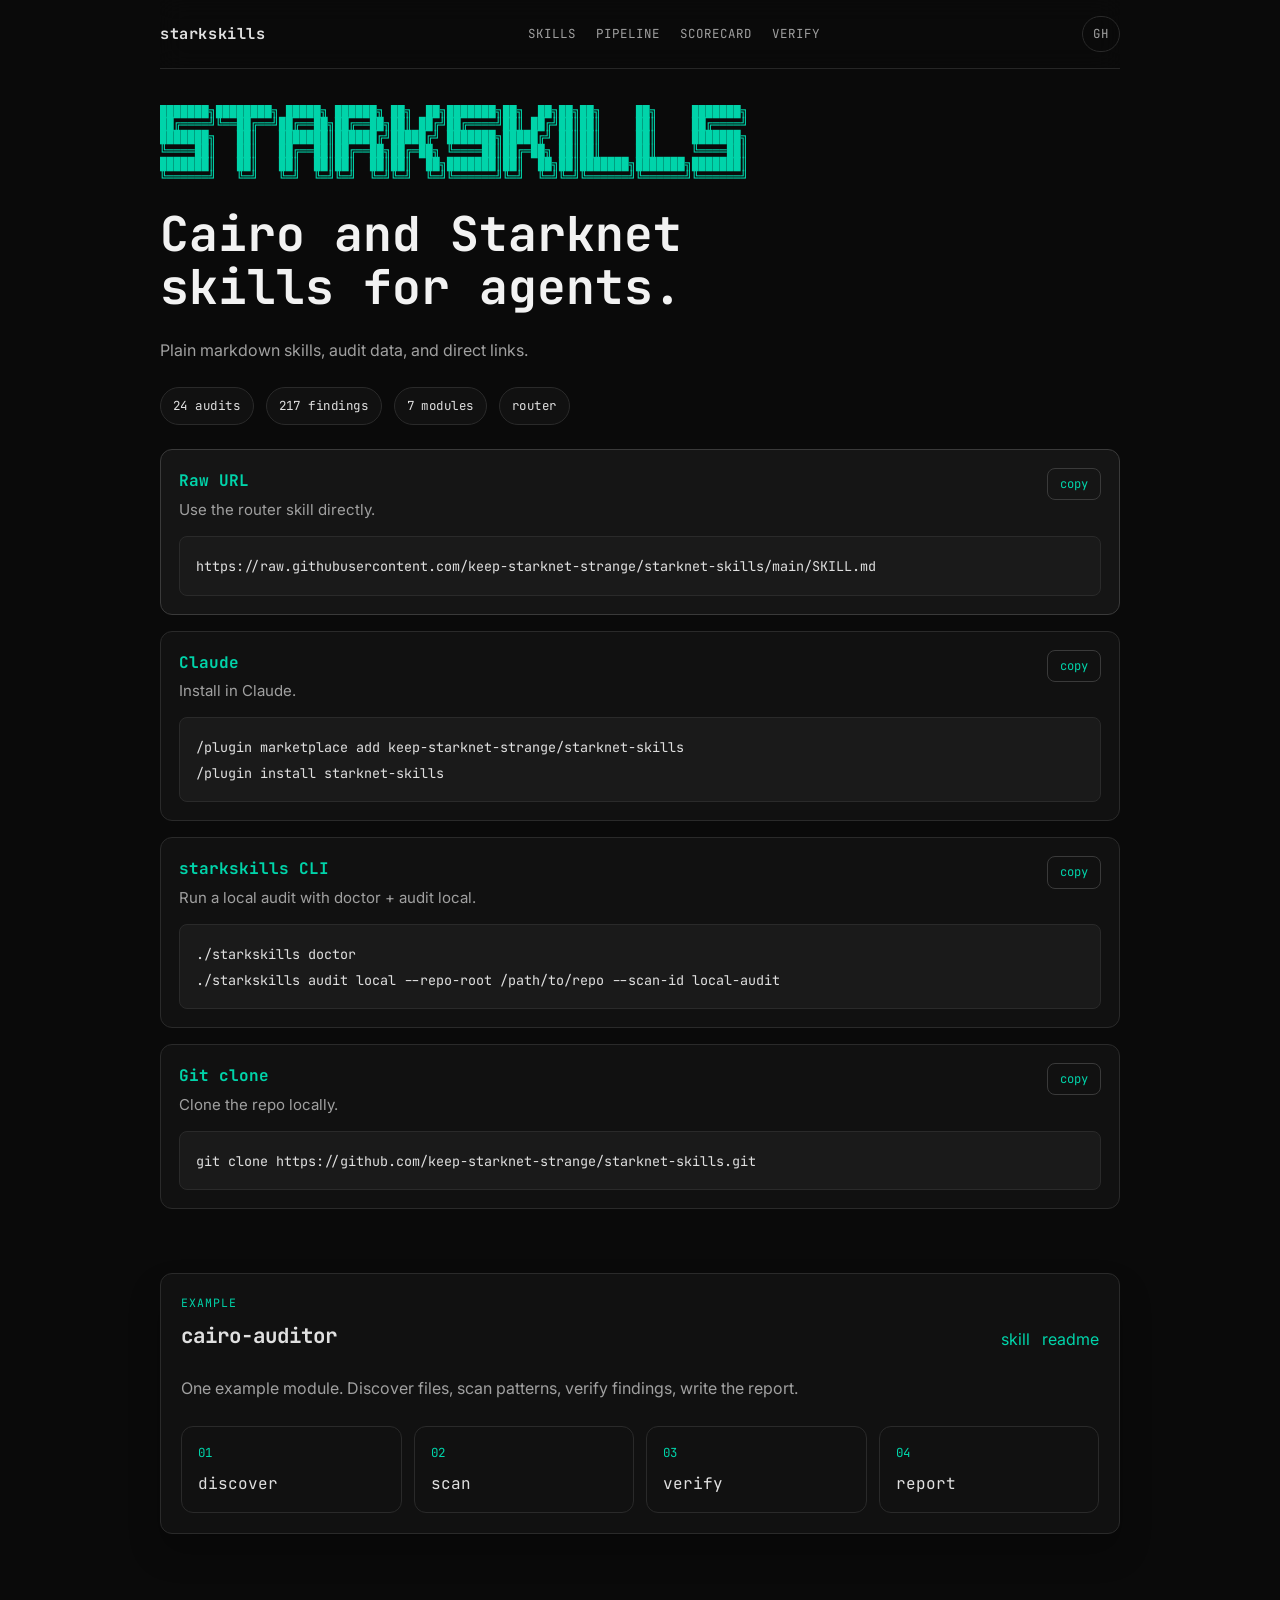
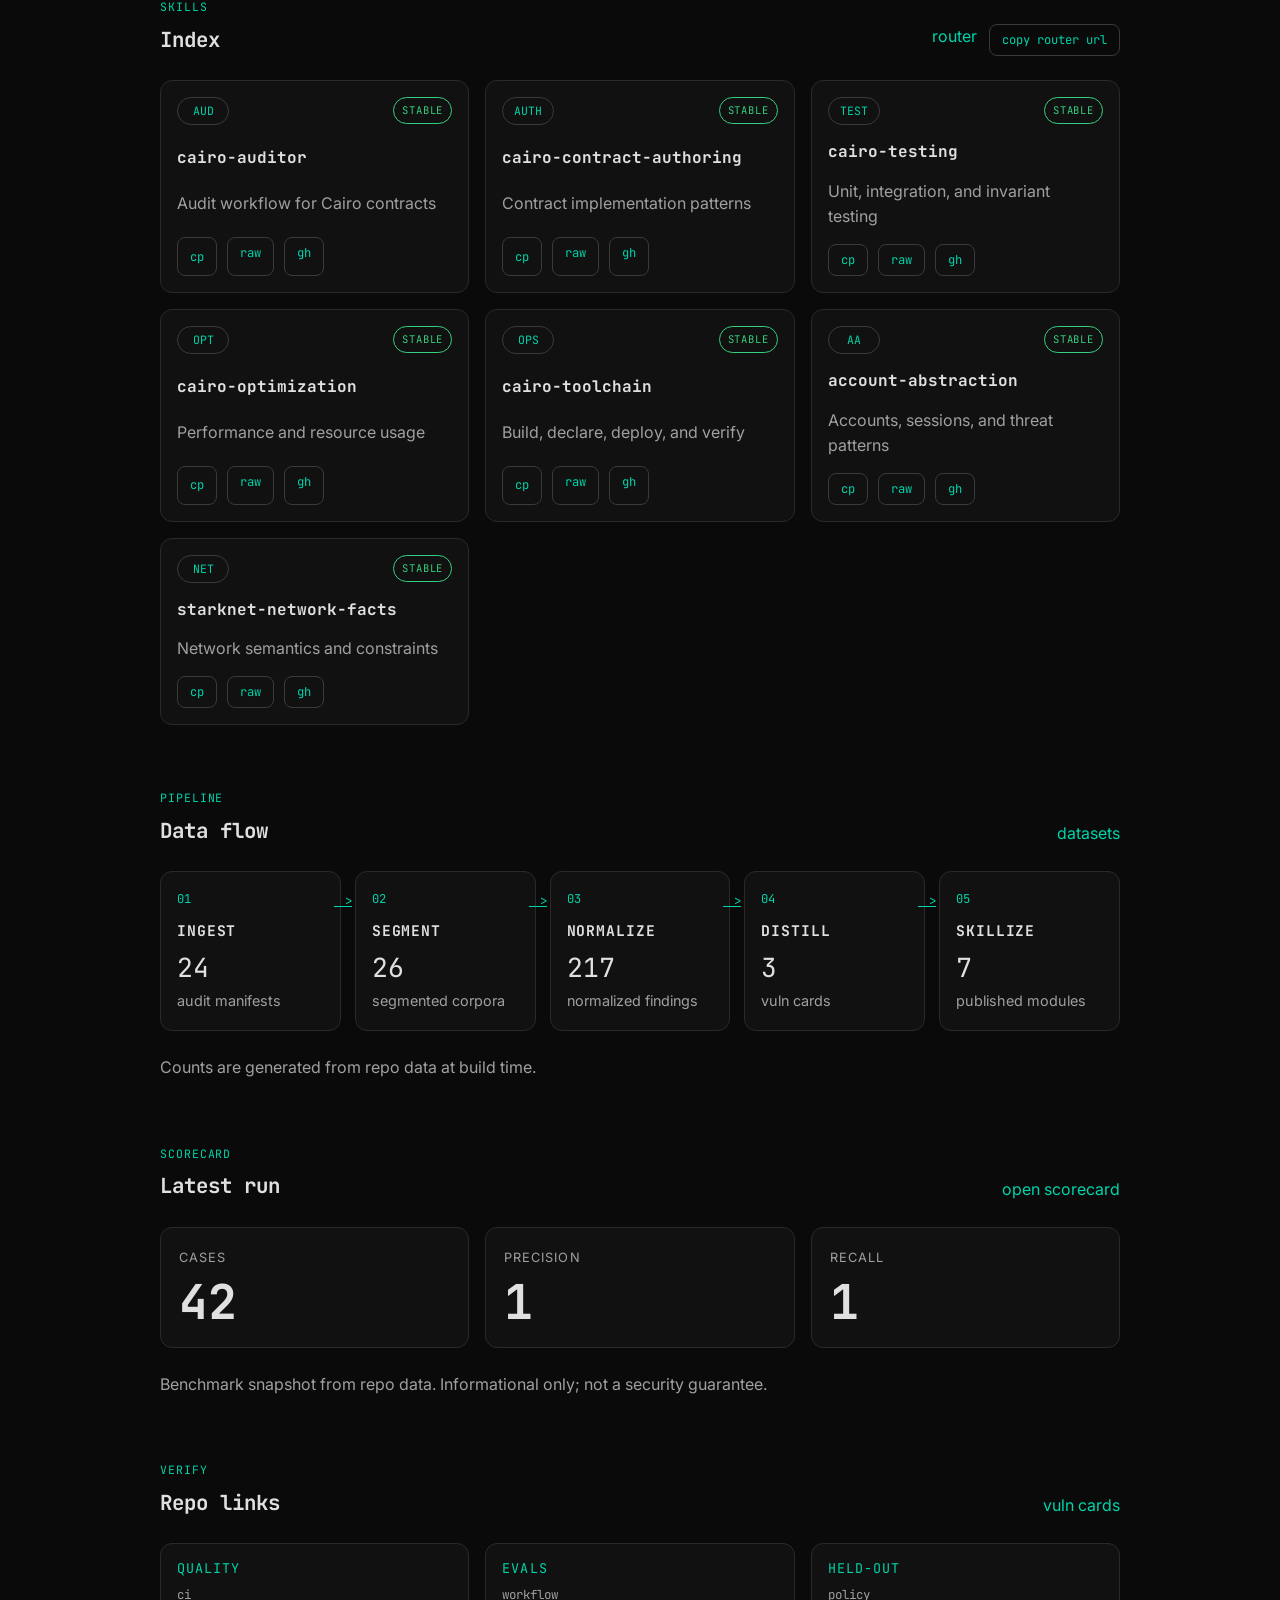
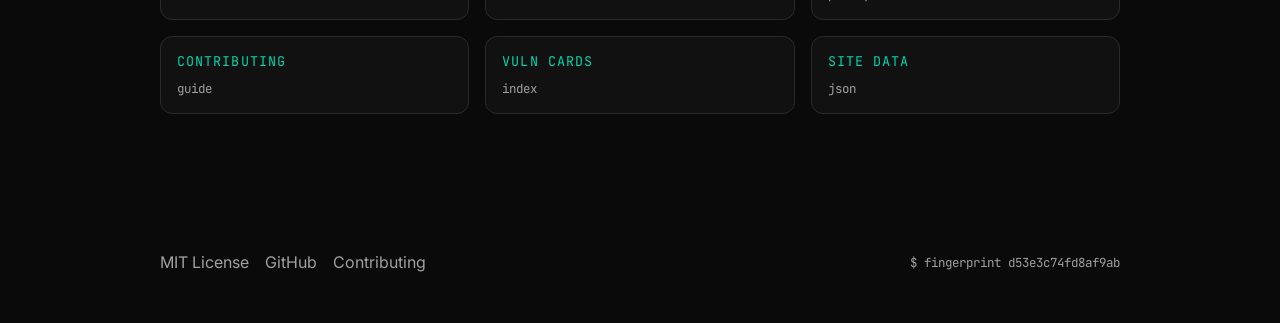
==== website/index.html @ 66a67de9 "refresh website fingerprint after scorecard/docs updates" ====
<!DOCTYPE html>
<html lang="en">
<head>
  <meta charset="utf-8" />
  <meta name="viewport" content="width=device-width, initial-scale=1" />
  <title>starkskills</title>
  <meta name="description" content="Cairo and Starknet skills, audit data, and direct links." />
  <meta name="theme-color" content="#0a0a0a" />
  <link rel="preconnect" href="https://fonts.googleapis.com" />
  <link rel="preconnect" href="https://fonts.gstatic.com" crossorigin />
  <link href="https://fonts.googleapis.com/css2?family=Inter:wght@400;500;600;700&family=JetBrains+Mono:wght@400;500;700;800&display=swap" rel="stylesheet" />
  <link rel="stylesheet" href="assets/site.css" />
  <link rel="icon" href="https://starkskills.org/assets/favicon.svg" type="image/svg+xml" />
  <link rel="canonical" href="https://starkskills.org" />
  <meta property="og:url" content="https://starkskills.org" />
  <meta property="og:type" content="website" />
  <meta property="og:title" content="starkskills" />
  <meta property="og:description" content="Cairo and Starknet skills, audit data, and direct links." />
  <meta name="twitter:card" content="summary_large_image" />
  <meta name="twitter:title" content="starkskills" />
  <meta name="twitter:description" content="Cairo and Starknet skills, audit data, and direct links." />
  <meta property="og:image" content="https://starkskills.org/assets/og-card.png" />
  <meta name="twitter:image" content="https://starkskills.org/assets/og-card.png" />
</head>
<body>
  <header class="topbar">
    <a class="brand" href="#top">starkskills</a>
    <nav class="site-nav" aria-label="Primary navigation">
      <a href="#skills">skills</a>
      <a href="#data">pipeline</a>
      <a href="#scorecard">scorecard</a>
      <a href="#verify">verify</a>
    </nav>
    <a class="nav-icon" href="https://github.com/keep-starknet-strange/starknet-skills" target="_blank" rel="noreferrer" aria-label="Open GitHub repository">gh</a>
  </header>

  <main class="shell" id="top">
    <section class="hero reveal">
      <pre class="ascii-logo" aria-label="STARKSKILLS">███████╗████████╗ █████╗ ██████╗ ██╗  ██╗███████╗██╗  ██╗██╗██╗     ██╗     ███████╗
██╔════╝╚══██╔══╝██╔══██╗██╔══██╗██║ ██╔╝██╔════╝██║ ██╔╝██║██║     ██║     ██╔════╝
███████╗   ██║   ███████║██████╔╝█████╔╝ ███████╗█████╔╝ ██║██║     ██║     ███████╗
╚════██║   ██║   ██╔══██║██╔══██╗██╔═██╗ ╚════██║██╔═██╗ ██║██║     ██║     ╚════██║
███████║   ██║   ██║  ██║██║  ██║██║  ██╗███████║██║  ██╗██║███████╗███████╗███████║
╚══════╝   ╚═╝   ╚═╝  ╚═╝╚═╝  ╚═╝╚═╝  ╚═╝╚══════╝╚═╝  ╚═╝╚═╝╚══════╝╚══════╝╚══════╝</pre>
      <h1>Cairo and Starknet skills for agents.</h1>
      <p class="hero-copy">Plain markdown skills, audit data, and direct links.</p>
      <div class="stats-bar">
        <span class="stat-pill">24 audits</span>
<span class="stat-pill">217 findings</span>
<span class="stat-pill">7 modules</span>
<span class="stat-pill">router</span>
      </div>
      <div class="hero-install">
        <article class="command-card command-card--primary reveal"><div class="command-head"><div><h2>Raw URL</h2><p>Use the router skill directly.</p></div><button class="copy-button" type="button" data-copy="https://raw.githubusercontent.com/keep-starknet-strange/starknet-skills/main/SKILL.md" aria-label="Copy Raw URL">copy</button></div><pre><code>https://raw.githubusercontent.com/keep-starknet-strange/starknet-skills/main/SKILL.md</code></pre></article>
        <div class="command-stack">
          <article class="command-card reveal"><div class="command-head"><div><h2>Claude</h2><p>Install in Claude.</p></div><button class="copy-button" type="button" data-copy="/plugin marketplace add keep-starknet-strange/starknet-skills
/plugin install starknet-skills" aria-label="Copy Claude">copy</button></div><pre><code>/plugin marketplace add keep-starknet-strange/starknet-skills
/plugin install starknet-skills</code></pre></article>
<article class="command-card reveal"><div class="command-head"><div><h2>starkskills CLI</h2><p>Run a local audit with doctor + audit local.</p></div><button class="copy-button" type="button" data-copy="./starkskills doctor
./starkskills audit local --repo-root /path/to/repo --scan-id local-audit" aria-label="Copy starkskills CLI">copy</button></div><pre><code>./starkskills doctor
./starkskills audit local --repo-root /path/to/repo --scan-id local-audit</code></pre></article>
<article class="command-card reveal"><div class="command-head"><div><h2>Git clone</h2><p>Clone the repo locally.</p></div><button class="copy-button" type="button" data-copy="git clone https://github.com/keep-starknet-strange/starknet-skills.git" aria-label="Copy Git clone">copy</button></div><pre><code>git clone https://github.com/keep-starknet-strange/starknet-skills.git</code></pre></article>
        </div>
      </div>
    </section>

    <section class="section section-card reveal" id="showcase">
      <div class="section-head">
        <div>
          <p class="section-kicker">Example</p>
          <h2>cairo-auditor</h2>
        </div>
        <div class="section-links">
          <a href="https://github.com/keep-starknet-strange/starknet-skills/blob/main/cairo-auditor/SKILL.md" target="_blank" rel="noreferrer">skill</a>
          <a href="https://github.com/keep-starknet-strange/starknet-skills/blob/main/cairo-auditor/README.md" target="_blank" rel="noreferrer">readme</a>
        </div>
      </div>
      <p class="section-copy">One example module. Discover files, scan patterns, verify findings, write the report.</p>
      <ul class="workflow" aria-label="Audit workflow">
        <li><span>01</span> discover</li>
        <li><span>02</span> scan</li>
        <li><span>03</span> verify</li>
        <li><span>04</span> report</li>
      </ul>
    </section>

    <section class="section reveal" id="skills">
      <div class="section-head">
        <div>
          <p class="section-kicker">Skills</p>
          <h2>Index</h2>
        </div>
        <div class="section-links">
          <a href="https://github.com/keep-starknet-strange/starknet-skills/blob/main/SKILL.md" target="_blank" rel="noreferrer">router</a>
          <button class="copy-button inline-copy" type="button" data-copy="https://raw.githubusercontent.com/keep-starknet-strange/starknet-skills/main/SKILL.md">copy router url</button>
        </div>
      </div>
      <div class="module-grid">
        <article class="module-card reveal" data-href="https://raw.githubusercontent.com/keep-starknet-strange/starknet-skills/main/cairo-auditor/SKILL.md"><div class="module-head"><span class="module-sigil">AUD</span><span class="status">stable</span></div><h3><a href="https://raw.githubusercontent.com/keep-starknet-strange/starknet-skills/main/cairo-auditor/SKILL.md" target="_blank" rel="noreferrer">cairo-auditor</a></h3><p>Audit workflow for Cairo contracts</p><div class="module-actions"><button class="icon-button copy-button" type="button" data-copy="https://raw.githubusercontent.com/keep-starknet-strange/starknet-skills/main/cairo-auditor/SKILL.md" aria-label="Copy raw URL for cairo-auditor">cp</button><a class="icon-button" href="https://raw.githubusercontent.com/keep-starknet-strange/starknet-skills/main/cairo-auditor/SKILL.md" target="_blank" rel="noreferrer" aria-label="Open raw SKILL.md for cairo-auditor">raw</a><a class="icon-button" href="https://github.com/keep-starknet-strange/starknet-skills/blob/main/cairo-auditor/SKILL.md" target="_blank" rel="noreferrer" aria-label="Open GitHub page for cairo-auditor">gh</a></div></article>
<article class="module-card reveal" data-href="https://raw.githubusercontent.com/keep-starknet-strange/starknet-skills/main/cairo-contract-authoring/SKILL.md"><div class="module-head"><span class="module-sigil">AUTH</span><span class="status">stable</span></div><h3><a href="https://raw.githubusercontent.com/keep-starknet-strange/starknet-skills/main/cairo-contract-authoring/SKILL.md" target="_blank" rel="noreferrer">cairo-contract-authoring</a></h3><p>Contract implementation patterns</p><div class="module-actions"><button class="icon-button copy-button" type="button" data-copy="https://raw.githubusercontent.com/keep-starknet-strange/starknet-skills/main/cairo-contract-authoring/SKILL.md" aria-label="Copy raw URL for cairo-contract-authoring">cp</button><a class="icon-button" href="https://raw.githubusercontent.com/keep-starknet-strange/starknet-skills/main/cairo-contract-authoring/SKILL.md" target="_blank" rel="noreferrer" aria-label="Open raw SKILL.md for cairo-contract-authoring">raw</a><a class="icon-button" href="https://github.com/keep-starknet-strange/starknet-skills/blob/main/cairo-contract-authoring/SKILL.md" target="_blank" rel="noreferrer" aria-label="Open GitHub page for cairo-contract-authoring">gh</a></div></article>
<article class="module-card reveal" data-href="https://raw.githubusercontent.com/keep-starknet-strange/starknet-skills/main/cairo-testing/SKILL.md"><div class="module-head"><span class="module-sigil">TEST</span><span class="status">stable</span></div><h3><a href="https://raw.githubusercontent.com/keep-starknet-strange/starknet-skills/main/cairo-testing/SKILL.md" target="_blank" rel="noreferrer">cairo-testing</a></h3><p>Unit, integration, and invariant testing</p><div class="module-actions"><button class="icon-button copy-button" type="button" data-copy="https://raw.githubusercontent.com/keep-starknet-strange/starknet-skills/main/cairo-testing/SKILL.md" aria-label="Copy raw URL for cairo-testing">cp</button><a class="icon-button" href="https://raw.githubusercontent.com/keep-starknet-strange/starknet-skills/main/cairo-testing/SKILL.md" target="_blank" rel="noreferrer" aria-label="Open raw SKILL.md for cairo-testing">raw</a><a class="icon-button" href="https://github.com/keep-starknet-strange/starknet-skills/blob/main/cairo-testing/SKILL.md" target="_blank" rel="noreferrer" aria-label="Open GitHub page for cairo-testing">gh</a></div></article>
<article class="module-card reveal" data-href="https://raw.githubusercontent.com/keep-starknet-strange/starknet-skills/main/cairo-optimization/SKILL.md"><div class="module-head"><span class="module-sigil">OPT</span><span class="status">stable</span></div><h3><a href="https://raw.githubusercontent.com/keep-starknet-strange/starknet-skills/main/cairo-optimization/SKILL.md" target="_blank" rel="noreferrer">cairo-optimization</a></h3><p>Performance and resource usage</p><div class="module-actions"><button class="icon-button copy-button" type="button" data-copy="https://raw.githubusercontent.com/keep-starknet-strange/starknet-skills/main/cairo-optimization/SKILL.md" aria-label="Copy raw URL for cairo-optimization">cp</button><a class="icon-button" href="https://raw.githubusercontent.com/keep-starknet-strange/starknet-skills/main/cairo-optimization/SKILL.md" target="_blank" rel="noreferrer" aria-label="Open raw SKILL.md for cairo-optimization">raw</a><a class="icon-button" href="https://github.com/keep-starknet-strange/starknet-skills/blob/main/cairo-optimization/SKILL.md" target="_blank" rel="noreferrer" aria-label="Open GitHub page for cairo-optimization">gh</a></div></article>
<article class="module-card reveal" data-href="https://raw.githubusercontent.com/keep-starknet-strange/starknet-skills/main/cairo-toolchain/SKILL.md"><div class="module-head"><span class="module-sigil">OPS</span><span class="status">stable</span></div><h3><a href="https://raw.githubusercontent.com/keep-starknet-strange/starknet-skills/main/cairo-toolchain/SKILL.md" target="_blank" rel="noreferrer">cairo-toolchain</a></h3><p>Build, declare, deploy, and verify</p><div class="module-actions"><button class="icon-button copy-button" type="button" data-copy="https://raw.githubusercontent.com/keep-starknet-strange/starknet-skills/main/cairo-toolchain/SKILL.md" aria-label="Copy raw URL for cairo-toolchain">cp</button><a class="icon-button" href="https://raw.githubusercontent.com/keep-starknet-strange/starknet-skills/main/cairo-toolchain/SKILL.md" target="_blank" rel="noreferrer" aria-label="Open raw SKILL.md for cairo-toolchain">raw</a><a class="icon-button" href="https://github.com/keep-starknet-strange/starknet-skills/blob/main/cairo-toolchain/SKILL.md" target="_blank" rel="noreferrer" aria-label="Open GitHub page for cairo-toolchain">gh</a></div></article>
<article class="module-card reveal" data-href="https://raw.githubusercontent.com/keep-starknet-strange/starknet-skills/main/account-abstraction/SKILL.md"><div class="module-head"><span class="module-sigil">AA</span><span class="status">stable</span></div><h3><a href="https://raw.githubusercontent.com/keep-starknet-strange/starknet-skills/main/account-abstraction/SKILL.md" target="_blank" rel="noreferrer">account-abstraction</a></h3><p>Accounts, sessions, and threat patterns</p><div class="module-actions"><button class="icon-button copy-button" type="button" data-copy="https://raw.githubusercontent.com/keep-starknet-strange/starknet-skills/main/account-abstraction/SKILL.md" aria-label="Copy raw URL for account-abstraction">cp</button><a class="icon-button" href="https://raw.githubusercontent.com/keep-starknet-strange/starknet-skills/main/account-abstraction/SKILL.md" target="_blank" rel="noreferrer" aria-label="Open raw SKILL.md for account-abstraction">raw</a><a class="icon-button" href="https://github.com/keep-starknet-strange/starknet-skills/blob/main/account-abstraction/SKILL.md" target="_blank" rel="noreferrer" aria-label="Open GitHub page for account-abstraction">gh</a></div></article>
<article class="module-card reveal" data-href="https://raw.githubusercontent.com/keep-starknet-strange/starknet-skills/main/starknet-network-facts/SKILL.md"><div class="module-head"><span class="module-sigil">NET</span><span class="status">stable</span></div><h3><a href="https://raw.githubusercontent.com/keep-starknet-strange/starknet-skills/main/starknet-network-facts/SKILL.md" target="_blank" rel="noreferrer">starknet-network-facts</a></h3><p>Network semantics and constraints</p><div class="module-actions"><button class="icon-button copy-button" type="button" data-copy="https://raw.githubusercontent.com/keep-starknet-strange/starknet-skills/main/starknet-network-facts/SKILL.md" aria-label="Copy raw URL for starknet-network-facts">cp</button><a class="icon-button" href="https://raw.githubusercontent.com/keep-starknet-strange/starknet-skills/main/starknet-network-facts/SKILL.md" target="_blank" rel="noreferrer" aria-label="Open raw SKILL.md for starknet-network-facts">raw</a><a class="icon-button" href="https://github.com/keep-starknet-strange/starknet-skills/blob/main/starknet-network-facts/SKILL.md" target="_blank" rel="noreferrer" aria-label="Open GitHub page for starknet-network-facts">gh</a></div></article>
      </div>
    </section>

    <section class="section reveal" id="data">
      <div class="section-head">
        <div>
          <p class="section-kicker">Pipeline</p>
          <h2>Data flow</h2>
        </div>
        <a href="https://github.com/keep-starknet-strange/starknet-skills/blob/main/datasets/README.md" target="_blank" rel="noreferrer">datasets</a>
      </div>
      <div class="pipeline-grid">
        <article class="pipeline-step reveal"><div class="step-index">01</div><h3>ingest</h3><div class="step-stat">24</div><p>audit manifests</p></article>
<article class="pipeline-step reveal"><div class="step-index">02</div><h3>segment</h3><div class="step-stat">26</div><p>segmented corpora</p></article>
<article class="pipeline-step reveal"><div class="step-index">03</div><h3>normalize</h3><div class="step-stat">217</div><p>normalized findings</p></article>
<article class="pipeline-step reveal"><div class="step-index">04</div><h3>distill</h3><div class="step-stat">3</div><p>vuln cards</p></article>
<article class="pipeline-step reveal"><div class="step-index">05</div><h3>skillize</h3><div class="step-stat">7</div><p>published modules</p></article>
      </div>
      <p class="section-note">Counts are generated from repo data at build time.</p>
    </section>

    <section class="section section-score reveal" id="scorecard"><div class="section-head"><div><p class="section-kicker">Scorecard</p><h2>Latest run</h2></div><a href="https://github.com/keep-starknet-strange/starknet-skills/blob/main/evals/scorecards/v0.2.0-cairo-auditor-realworld-benchmark.md" target="_blank" rel="noreferrer">open scorecard</a></div><div class="score-grid"><article class="score-metric reveal"><p>cases</p><strong class="count-up" data-value="42">42</strong></article><article class="score-metric reveal"><p>precision</p><strong class="count-up" data-value="1.0">1.0</strong></article><article class="score-metric reveal"><p>recall</p><strong class="count-up" data-value="1.0">1.0</strong></article></div><p class="section-note">Benchmark snapshot from repo data. Informational only; not a security guarantee.</p></section>

    <section class="section reveal" id="verify">
      <div class="section-head">
        <div>
          <p class="section-kicker">Verify</p>
          <h2>Repo links</h2>
        </div>
        <a href="vuln-cards/">vuln cards</a>
      </div>
      <div class="verify-grid">
        <a class="verify-link reveal" href="https://github.com/keep-starknet-strange/starknet-skills/actions/workflows/quality.yml" target="_blank" rel="noreferrer"><span class="verify-name">quality</span><span class="verify-meta">ci</span></a>
<a class="verify-link reveal" href="https://github.com/keep-starknet-strange/starknet-skills/actions/workflows/full-evals.yml" target="_blank" rel="noreferrer"><span class="verify-name">evals</span><span class="verify-meta">workflow</span></a>
<a class="verify-link reveal" href="https://github.com/keep-starknet-strange/starknet-skills/blob/main/evals/heldout/README.md" target="_blank" rel="noreferrer"><span class="verify-name">held-out</span><span class="verify-meta">policy</span></a>
<a class="verify-link reveal" href="https://github.com/keep-starknet-strange/starknet-skills/blob/main/CONTRIBUTING.md" target="_blank" rel="noreferrer"><span class="verify-name">contributing</span><span class="verify-meta">guide</span></a>
<a class="verify-link reveal" href="vuln-cards/" target="_blank" rel="noreferrer"><span class="verify-name">vuln cards</span><span class="verify-meta">index</span></a>
<a class="verify-link reveal" href="data/site-data.json" target="_blank" rel="noreferrer"><span class="verify-name">site data</span><span class="verify-meta">json</span></a>
      </div>
    </section>
  </main>

  <footer class="footer">
    <div class="footer-links">
      <a href="https://github.com/keep-starknet-strange/starknet-skills/blob/main/LICENSE" target="_blank" rel="noreferrer">MIT License</a>
      <a href="https://github.com/keep-starknet-strange/starknet-skills" target="_blank" rel="noreferrer">GitHub</a>
      <a href="https://github.com/keep-starknet-strange/starknet-skills/blob/main/CONTRIBUTING.md" target="_blank" rel="noreferrer">Contributing</a>
    </div>
    <div class="fingerprint">$ fingerprint d53e3c74fd8af9ab</div>
  </footer>

  <script>
(() => {
  const prefersReducedMotion = window.matchMedia('(prefers-reduced-motion: reduce)').matches;

  const setCopied = (button) => {
    const previous = button.textContent;
    button.textContent = 'copied';
    button.classList.add('is-copied');
    window.setTimeout(() => {
      button.textContent = previous;
      button.classList.remove('is-copied');
    }, 2000);
  };

  document.addEventListener('click', async (event) => {
    const copyButton = event.target.closest('.copy-button');
    if (copyButton) {
      const text = copyButton.getAttribute('data-copy');
      if (text) {
        try {
          await navigator.clipboard.writeText(text);
          setCopied(copyButton);
        } catch (_error) {
          copyButton.textContent = 'failed';
          window.setTimeout(() => {
            copyButton.textContent = copyButton.classList.contains('icon-button') ? 'cp' : 'copy';
          }, 1500);
        }
      }
      return;
    }

    const card = event.target.closest('.module-card[data-href]');
    if (card && !event.target.closest('a, button')) {
      const href = card.getAttribute('data-href');
      if (href) {
        window.open(href, '_blank', 'noopener,noreferrer');
      }
    }
  });

  if (prefersReducedMotion) {
    document.querySelectorAll('.reveal').forEach((element) => element.classList.add('is-visible'));
    return;
  }

  const revealObserver = new IntersectionObserver((entries) => {
    entries.forEach((entry) => {
      if (!entry.isIntersecting) return;
      entry.target.classList.add('is-visible');
      revealObserver.unobserve(entry.target);
    });
  }, { threshold: 0.12, rootMargin: '0px 0px -40px 0px' });

  document.querySelectorAll('.reveal').forEach((element) => revealObserver.observe(element));

  const countObserver = new IntersectionObserver((entries) => {
    entries.forEach((entry) => {
      if (!entry.isIntersecting) return;
      const element = entry.target;
      const target = Number(element.getAttribute('data-value'));
      if (!Number.isFinite(target)) {
        countObserver.unobserve(element);
        return;
      }
      const decimals = String(target).includes('.') ? 1 : 0;
      const duration = 450;
      const start = performance.now();
      const tick = (now) => {
        const progress = Math.min((now - start) / duration, 1);
        const value = target * progress;
        element.textContent = value.toFixed(decimals);
        if (progress < 1) {
          requestAnimationFrame(tick);
        } else {
          element.textContent = target.toFixed(decimals);
        }
      };
      requestAnimationFrame(tick);
      countObserver.unobserve(element);
    });
  }, { threshold: 0.3 });

  document.querySelectorAll('.count-up[data-value]').forEach((element) => countObserver.observe(element));
})();
</script>
</body>
</html>
---- website/assets/site.css ----
:root {
  --bg: #0a0a0a;
  --panel: #111111;
  --panel-2: #151515;
  --panel-3: #1a1a1a;
  --text: #e0e0e0;
  --muted: #a0a0a0;
  --border: #2a2a2a;
  --border-strong: #3a3a3a;
  --accent: #00d4aa;
  --accent-soft: rgba(0, 212, 170, 0.12);
  --ok: #35d07f;
  --focus: rgba(0, 212, 170, 0.28);
  --shadow: 0 18px 32px rgba(0, 0, 0, 0.24);
  --radius: 12px;
  --radius-sm: 8px;
  --container: 960px;
}

* {
  box-sizing: border-box;
}

html {
  scroll-behavior: smooth;
}

body {
  margin: 0;
  min-height: 100vh;
  background: var(--bg);
  color: var(--text);
  font-family: Inter, system-ui, sans-serif;
  line-height: 1.6;
}

::selection {
  background: var(--accent-soft);
}

img,
svg {
  display: block;
  max-width: 100%;
}

pre,
code,
.brand,
.site-nav a,
.stat-pill,
.section-kicker,
.status,
.module-sigil,
.icon-button,
.copy-button,
.fingerprint,
.workflow li,
.score-metric strong,
.ascii-logo,
.step-index,
.step-stat,
.verify-name,
.verify-meta,
.nav-icon {
  font-family: "JetBrains Mono", "Fira Code", monospace;
}

h1,
h2,
h3,
p,
ul {
  margin: 0;
}

a,
button {
  cursor: pointer;
}

a {
  color: var(--accent);
  text-decoration: none;
}

a:hover {
  color: #7cecd7;
}

a:focus-visible,
button:focus-visible {
  outline: none;
  box-shadow: 0 0 0 3px var(--focus);
  border-radius: 10px;
}

.topbar,
.shell,
.footer {
  width: min(var(--container), calc(100% - 32px));
  margin: 0 auto;
}

.topbar {
  position: sticky;
  top: 0;
  z-index: 20;
  display: grid;
  grid-template-columns: auto 1fr auto;
  gap: 16px;
  align-items: center;
  padding: 16px 0;
  backdrop-filter: blur(12px);
  background: rgba(10, 10, 10, 0.8);
  border-bottom: 1px solid rgba(42, 42, 42, 0.9);
}

.brand {
  color: var(--text);
  font-size: 0.95rem;
  font-weight: 700;
  letter-spacing: 0.04em;
  text-transform: lowercase;
}

.site-nav {
  display: flex;
  justify-content: center;
  gap: 20px;
  flex-wrap: wrap;
}

.site-nav a,
.nav-icon {
  color: var(--muted);
  font-size: 0.78rem;
  text-transform: uppercase;
  letter-spacing: 0.08em;
}

.nav-icon {
  border: 1px solid var(--border);
  border-radius: 999px;
  padding: 7px 10px;
}

.shell {
  padding: 36px 0 72px;
}

.hero,
.section {
  margin-bottom: 64px;
}

.hero {
  display: grid;
  gap: 24px;
}

.ascii-logo {
  max-width: 100%;
  overflow-x: auto;
  padding: 0;
  border: 0;
  border-radius: 0;
  background: transparent;
  color: var(--accent);
  font-size: 11px;
  line-height: 1.2;
  box-shadow: none;
}

.ascii-logo--small {
  font-size: 9px;
}

.hero h1 {
  max-width: 18ch;
  font-size: clamp(2rem, 5vw, 3rem);
  line-height: 1.1;
  color: #f2f2f2;
  font-family: "JetBrains Mono", "Fira Code", monospace;
}

.hero-copy,
.section-copy,
.section-note,
.command-head p,
.pipeline-step p,
.module-card p,
.vuln-card p {
  color: var(--muted);
}

.stats-bar {
  display: flex;
  flex-wrap: wrap;
  gap: 12px;
}

.stat-pill {
  display: inline-flex;
  align-items: center;
  min-height: 34px;
  padding: 8px 12px;
  border: 1px solid var(--border);
  border-radius: 999px;
  background: var(--panel);
  color: var(--text);
  font-size: 0.78rem;
  letter-spacing: 0.04em;
}

.hero-install {
  display: grid;
  gap: 16px;
}

.command-stack {
  display: grid;
  gap: 16px;
}

.command-card,
.module-card,
.pipeline-step,
.vuln-card,
.verify-link,
.score-metric,
.workflow li {
  border: 1px solid var(--border);
  border-radius: var(--radius);
  background: var(--panel);
}

.command-card {
  padding: 18px;
}

.command-card--primary {
  background: var(--panel-2);
  border-color: var(--border-strong);
}

.command-head,
.section-head,
.module-head,
.vuln-head {
  display: flex;
  align-items: flex-start;
  justify-content: space-between;
  gap: 16px;
}

.command-head {
  margin-bottom: 14px;
}

.command-head h2,
.section-head h2,
.module-card h3,
.vuln-card h3,
.pipeline-step h3 {
  font-family: "JetBrains Mono", "Fira Code", monospace;
}

.command-head h2 {
  font-size: 1rem;
  color: var(--accent);
}

.command-head p {
  margin-top: 4px;
  font-size: 0.94rem;
}

pre {
  margin: 0;
  padding: 16px;
  border: 1px solid var(--border);
  border-radius: 8px;
  background: var(--panel-3);
  overflow-x: auto;
  scrollbar-width: thin;
  scrollbar-color: var(--border-strong) var(--panel-3);
}

pre::-webkit-scrollbar {
  height: 8px;
}

pre::-webkit-scrollbar-thumb {
  background: var(--border-strong);
  border-radius: 999px;
}

code {
  font-family: "JetBrains Mono", "Fira Code", monospace;
  font-size: 0.84rem;
  color: var(--text);
}

.copy-button,
.icon-button,
.inline-copy {
  border: 1px solid var(--border-strong);
  border-radius: 8px;
  background: transparent;
  color: var(--accent);
  padding: 9px 12px;
  font-size: 0.76rem;
  line-height: 1;
  text-transform: lowercase;
}

.copy-button:hover,
.icon-button:hover,
.inline-copy:hover,
.nav-icon:hover {
  border-color: var(--accent);
  background: var(--accent-soft);
}

.copy-button.is-copied {
  color: var(--ok);
  border-color: var(--ok);
}

.section {
  display: grid;
  gap: 24px;
}

.section-card {
  padding: 20px;
  border: 1px solid var(--border);
  border-radius: var(--radius);
  background: var(--panel);
  box-shadow: var(--shadow);
}

.section-head {
  align-items: flex-end;
  gap: 20px;
}

.section-kicker {
  margin-bottom: 6px;
  font-size: 0.72rem;
  text-transform: uppercase;
  letter-spacing: 0.08em;
  color: var(--accent);
}

.section-head h2 {
  font-size: 1.3rem;
}

.section-links {
  display: flex;
  flex-wrap: wrap;
  gap: 12px;
}

.workflow {
  display: grid;
  grid-template-columns: repeat(4, minmax(0, 1fr));
  gap: 12px;
  padding: 0;
  list-style: none;
}

.workflow li {
  display: grid;
  gap: 8px;
  padding: 16px;
  color: var(--text);
}

.workflow li span {
  color: var(--accent);
  font-size: 0.78rem;
}

.module-grid,
.vuln-grid,
.verify-grid {
  display: grid;
  grid-template-columns: repeat(auto-fill, minmax(280px, 1fr));
  gap: 16px;
}

.module-card,
.vuln-card {
  position: relative;
  display: grid;
  gap: 14px;
  padding: 16px;
  transition: transform 180ms ease, border-color 180ms ease, background 180ms ease;
}

.module-card[data-href] {
  cursor: pointer;
}

.module-card:hover,
.vuln-card:hover {
  transform: translateY(-2px);
  border-color: var(--accent);
  background: #131313;
}

.module-sigil {
  display: inline-flex;
  align-items: center;
  justify-content: center;
  min-width: 52px;
  height: 28px;
  border: 1px solid var(--border-strong);
  border-radius: 999px;
  font-size: 0.72rem;
  color: var(--accent);
}

.status {
  border: 1px solid var(--ok);
  border-radius: 999px;
  padding: 4px 8px;
  color: var(--ok);
  font-size: 0.66rem;
  letter-spacing: 0.08em;
  text-transform: uppercase;
  background: transparent;
}

.module-card h3,
.vuln-card h3 {
  font-size: 1rem;
}

.module-card h3 a,
.vuln-card h3 a {
  color: var(--text);
}

.module-card h3 a:hover,
.vuln-card h3 a:hover {
  color: var(--accent);
}

.module-actions {
  display: flex;
  gap: 10px;
  flex-wrap: wrap;
}

.pipeline-grid {
  display: grid;
  grid-template-columns: repeat(5, minmax(0, 1fr));
  gap: 14px;
}

.pipeline-step {
  position: relative;
  padding: 18px 16px;
}

.pipeline-step:not(:last-child)::after {
  content: "";
  position: absolute;
  top: 34px;
  right: -12px;
  width: 18px;
  height: 1px;
  background: var(--accent);
}

.pipeline-step:not(:last-child)::before {
  content: ">";
  position: absolute;
  top: 23px;
  right: -12px;
  color: var(--accent);
  font-family: "JetBrains Mono", "Fira Code", monospace;
  font-size: 0.78rem;
  line-height: 1;
}

.step-index {
  color: var(--accent);
  font-size: 0.76rem;
  margin-bottom: 10px;
}

.pipeline-step h3 {
  font-size: 0.92rem;
  text-transform: uppercase;
  letter-spacing: 0.06em;
}

.step-stat {
  margin: 12px 0 8px;
  font-size: 1.65rem;
  line-height: 1;
  color: var(--text);
}

.pipeline-step p {
  font-size: 0.9rem;
}

.score-grid {
  display: grid;
  grid-template-columns: repeat(3, minmax(0, 1fr));
  gap: 16px;
}

.score-metric {
  position: relative;
  padding: 20px 18px;
}

.score-metric p {
  margin-bottom: 10px;
  color: var(--muted);
  font-size: 0.8rem;
  text-transform: uppercase;
  letter-spacing: 0.08em;
}

.score-metric strong {
  font-size: clamp(2rem, 5vw, 3rem);
  line-height: 1;
}

.metric-ok {
  position: absolute;
  top: 18px;
  right: 18px;
  width: 10px;
  height: 10px;
  border-radius: 999px;
  background: var(--ok);
  box-shadow: 0 0 0 5px rgba(53, 208, 127, 0.12);
}

.verify-link {
  display: grid;
  gap: 6px;
  padding: 14px 16px;
  color: var(--text);
  transition: border-color 180ms ease, transform 180ms ease;
}

.verify-link:hover {
  transform: translateY(-2px);
  border-color: var(--accent);
}

.verify-name {
  color: var(--accent);
  font-size: 0.84rem;
  text-transform: uppercase;
  letter-spacing: 0.08em;
}

.verify-meta {
  color: var(--muted);
  font-size: 0.78rem;
}

.meta-label {
  color: var(--accent);
  font-size: 0.74rem;
  text-transform: uppercase;
  letter-spacing: 0.08em;
}

.pill {
  display: inline-flex;
  align-items: center;
  margin: 0 8px 8px 0;
  padding: 6px 10px;
  border: 1px solid var(--border-strong);
  border-radius: 999px;
  background: transparent;
  color: var(--text);
  font-size: 0.72rem;
}

.pill-muted,
.muted {
  color: var(--muted);
}

.finding-link {
  display: inline-flex;
  margin: 0 8px 8px 0;
  color: var(--accent);
  font-size: 0.82rem;
}

.footer {
  display: flex;
  justify-content: space-between;
  align-items: center;
  gap: 16px;
  padding: 0 0 48px;
}

.footer-links {
  display: flex;
  gap: 16px;
  flex-wrap: wrap;
}

.footer-links a {
  color: var(--muted);
}

.fingerprint {
  color: var(--muted);
  font-size: 0.78rem;
}

.reveal {
  opacity: 0;
  transform: translateY(10px);
  transition: opacity 220ms ease, transform 220ms ease;
}

.reveal.is-visible {
  opacity: 1;
  transform: translateY(0);
}

@media (max-width: 920px) {
  .pipeline-grid,
  .score-grid,
  .workflow {
    grid-template-columns: repeat(2, minmax(0, 1fr));
  }

  .pipeline-step:not(:last-child)::after {
    display: none;
  }

  .pipeline-step:not(:last-child)::before {
    display: none;
  }
}

@media (max-width: 720px) {
  .topbar {
    grid-template-columns: 1fr;
    justify-items: start;
  }

  .site-nav {
    justify-content: flex-start;
  }

  .shell {
    padding-top: 28px;
  }

  .hero,
  .section {
    margin-bottom: 48px;
  }

  .ascii-logo {
    font-size: 8px;
  }

  .workflow,
  .pipeline-grid,
  .score-grid,
  .module-grid,
  .vuln-grid,
  .verify-grid {
    grid-template-columns: 1fr;
  }

  .command-head,
  .section-head,
  .vuln-head,
  .footer {
    flex-direction: column;
    align-items: flex-start;
  }
}

@media (prefers-reduced-motion: reduce) {
  html {
    scroll-behavior: auto;
  }

  .reveal {
    opacity: 1;
    transform: none;
    transition: none;
  }

  .module-card,
  .vuln-card,
  .verify-link {
    transition: none;
  }
}
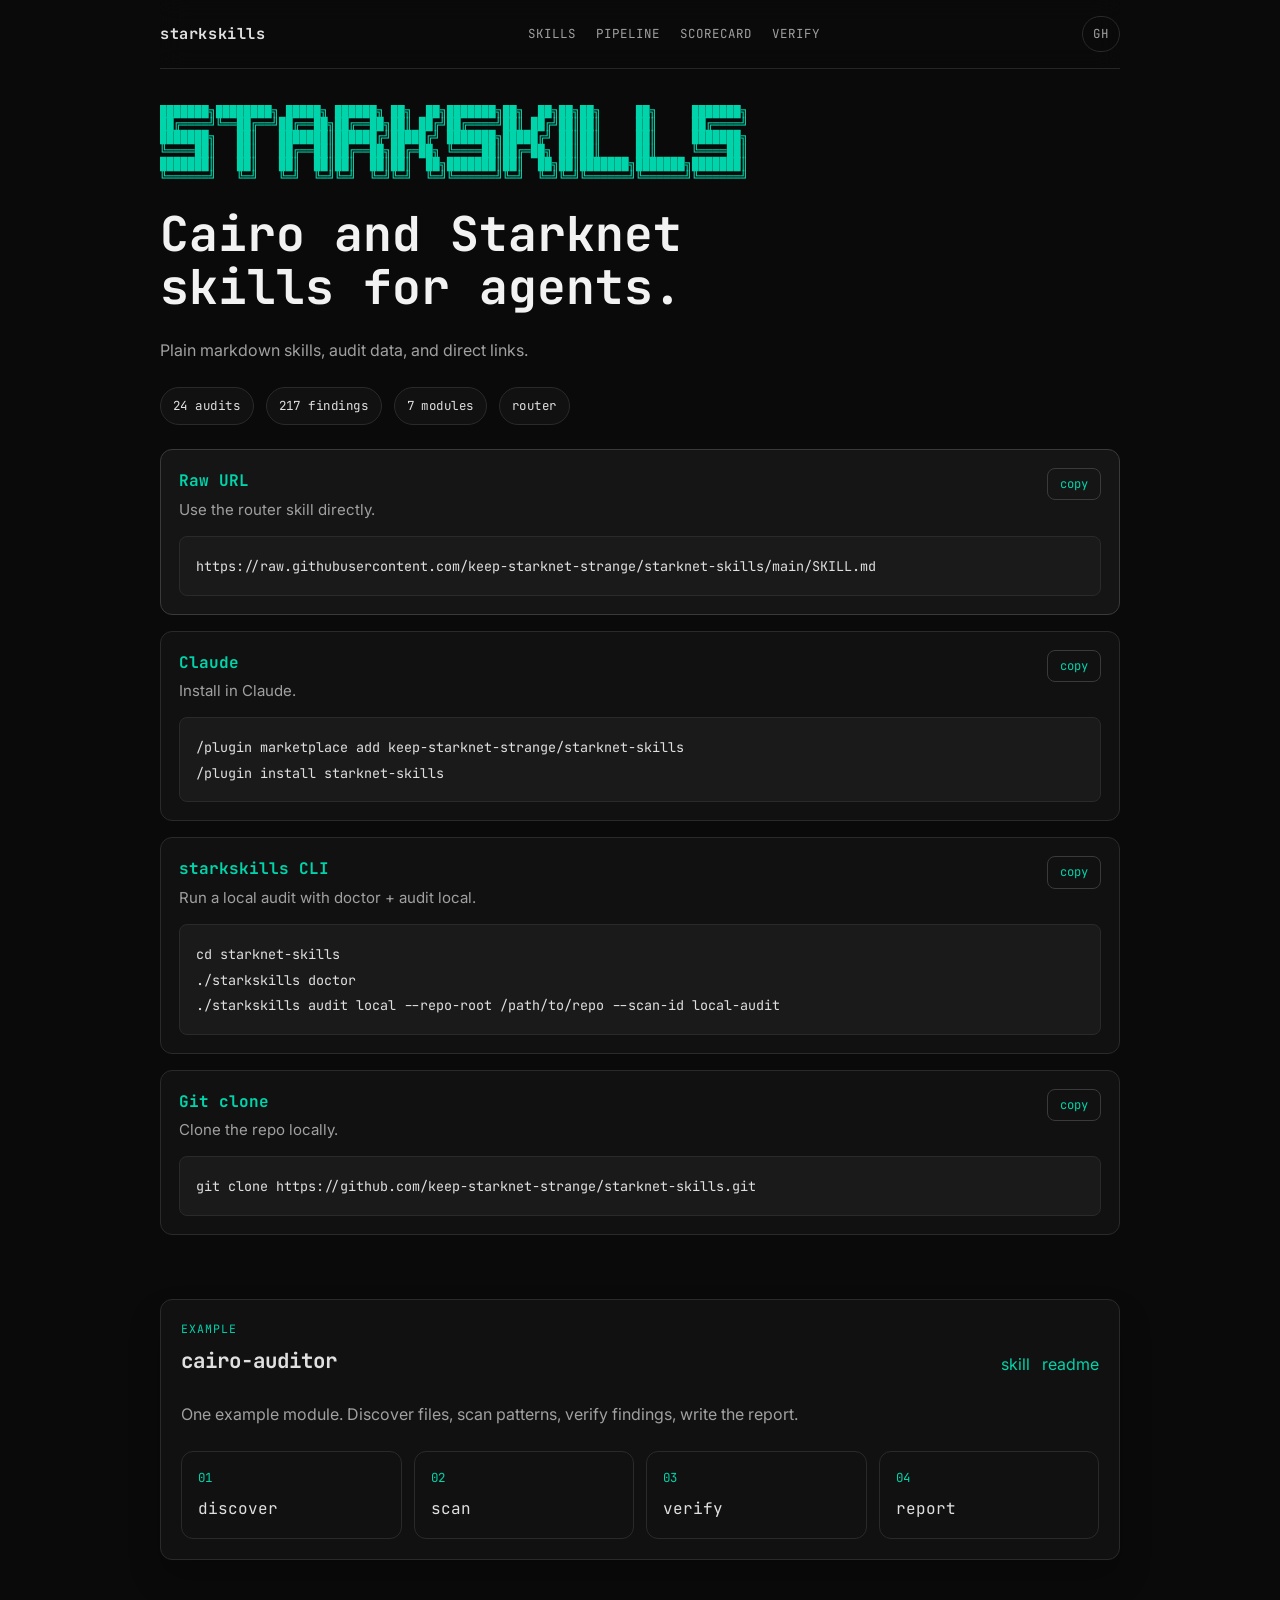
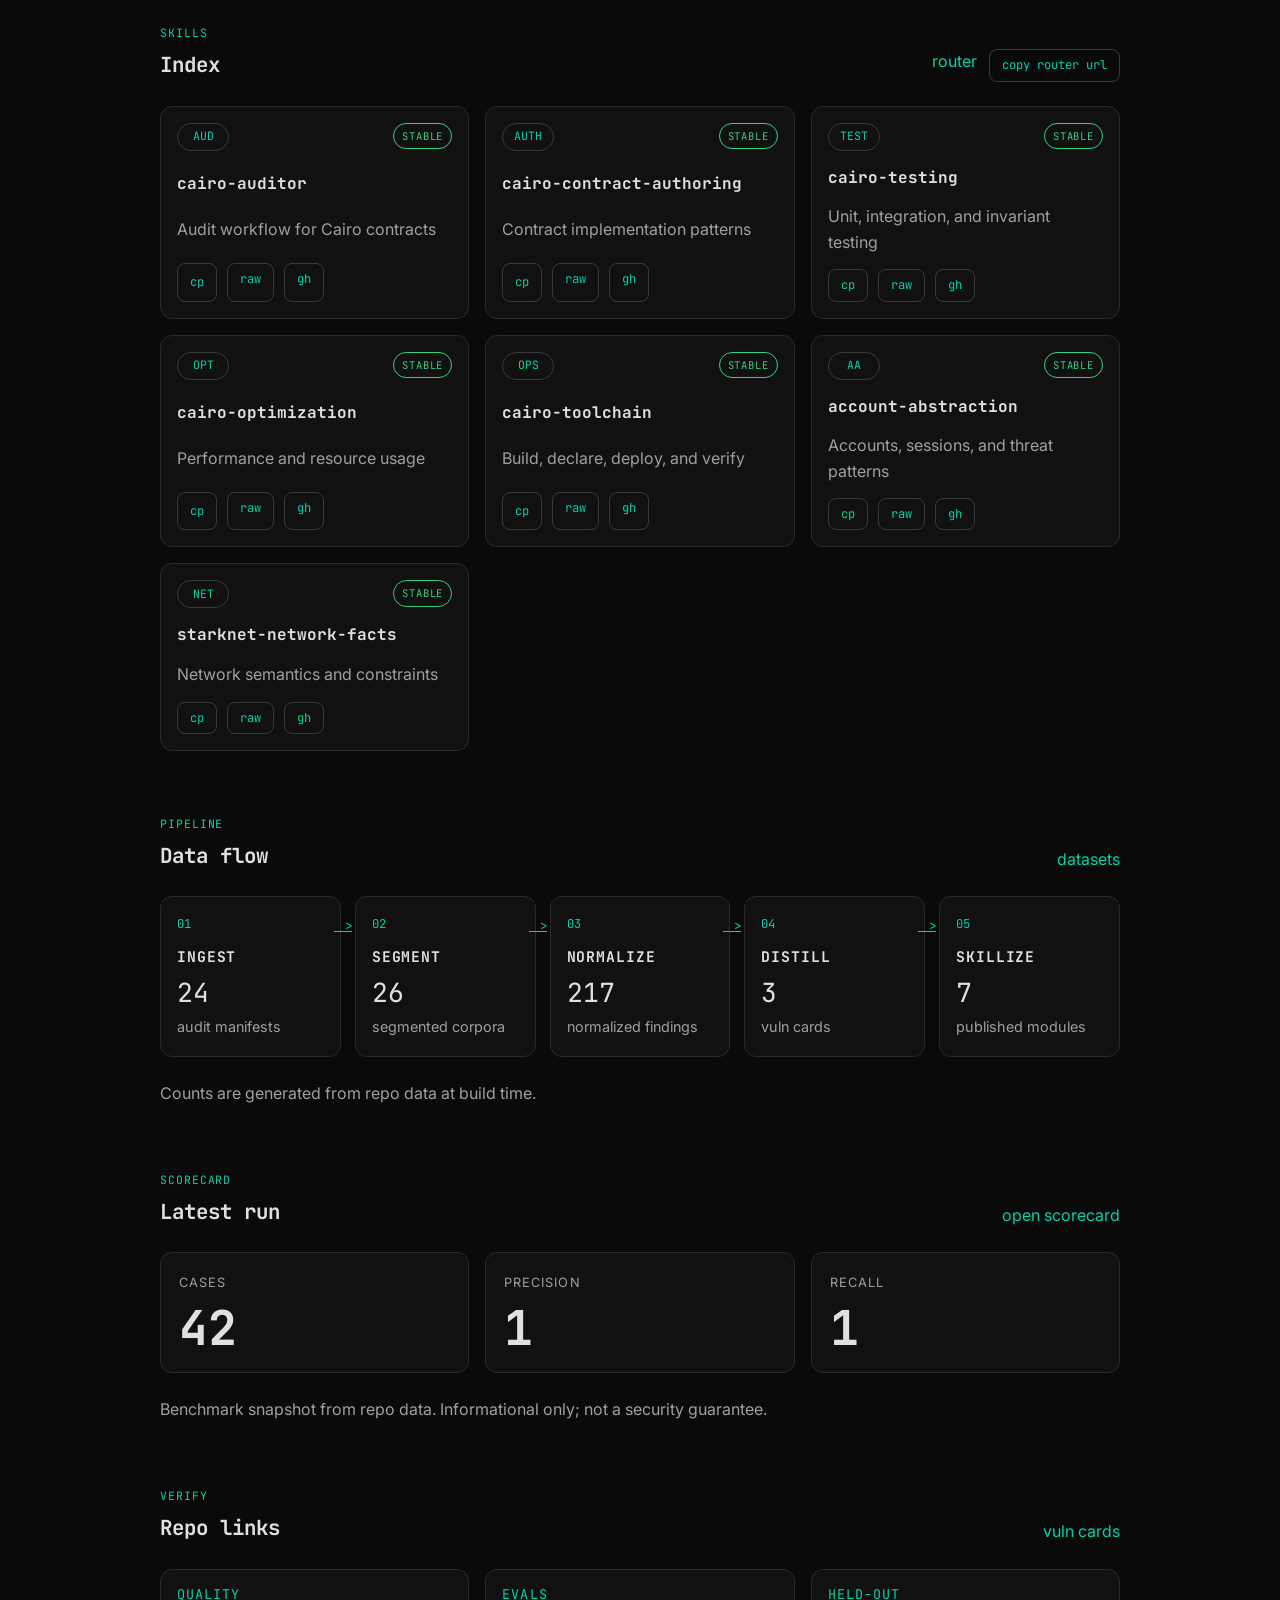
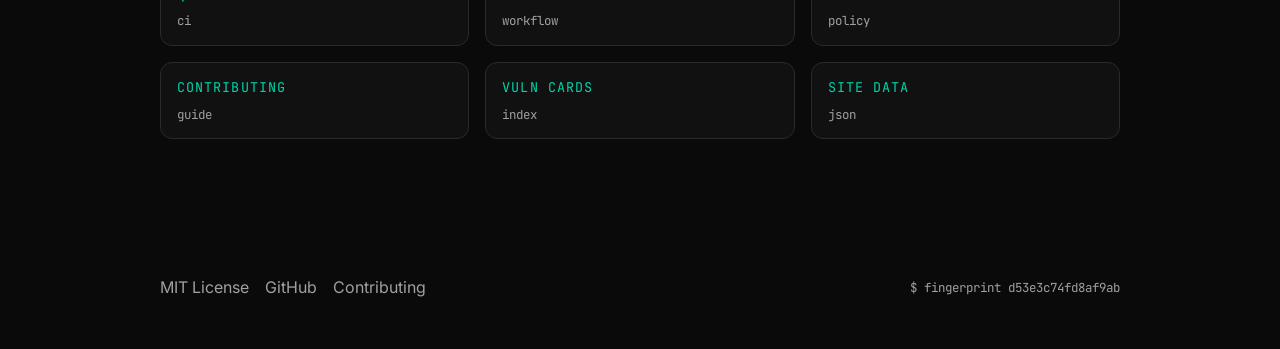
==== commit d29893d0: "improve starkskills portability and website cli snippet" ====
--- a/website/index.html
+++ b/website/index.html
@@ -56,8 +56,10 @@
           <article class="command-card reveal"><div class="command-head"><div><h2>Claude</h2><p>Install in Claude.</p></div><button class="copy-button" type="button" data-copy="/plugin marketplace add keep-starknet-strange/starknet-skills
 /plugin install starknet-skills" aria-label="Copy Claude">copy</button></div><pre><code>/plugin marketplace add keep-starknet-strange/starknet-skills
 /plugin install starknet-skills</code></pre></article>
-<article class="command-card reveal"><div class="command-head"><div><h2>starkskills CLI</h2><p>Run a local audit with doctor + audit local.</p></div><button class="copy-button" type="button" data-copy="./starkskills doctor
-./starkskills audit local --repo-root /path/to/repo --scan-id local-audit" aria-label="Copy starkskills CLI">copy</button></div><pre><code>./starkskills doctor
+<article class="command-card reveal"><div class="command-head"><div><h2>starkskills CLI</h2><p>Run a local audit with doctor + audit local.</p></div><button class="copy-button" type="button" data-copy="cd starknet-skills
+./starkskills doctor
+./starkskills audit local --repo-root /path/to/repo --scan-id local-audit" aria-label="Copy starkskills CLI">copy</button></div><pre><code>cd starknet-skills
+./starkskills doctor
 ./starkskills audit local --repo-root /path/to/repo --scan-id local-audit</code></pre></article>
 <article class="command-card reveal"><div class="command-head"><div><h2>Git clone</h2><p>Clone the repo locally.</p></div><button class="copy-button" type="button" data-copy="git clone https://github.com/keep-starknet-strange/starknet-skills.git" aria-label="Copy Git clone">copy</button></div><pre><code>git clone https://github.com/keep-starknet-strange/starknet-skills.git</code></pre></article>
         </div>
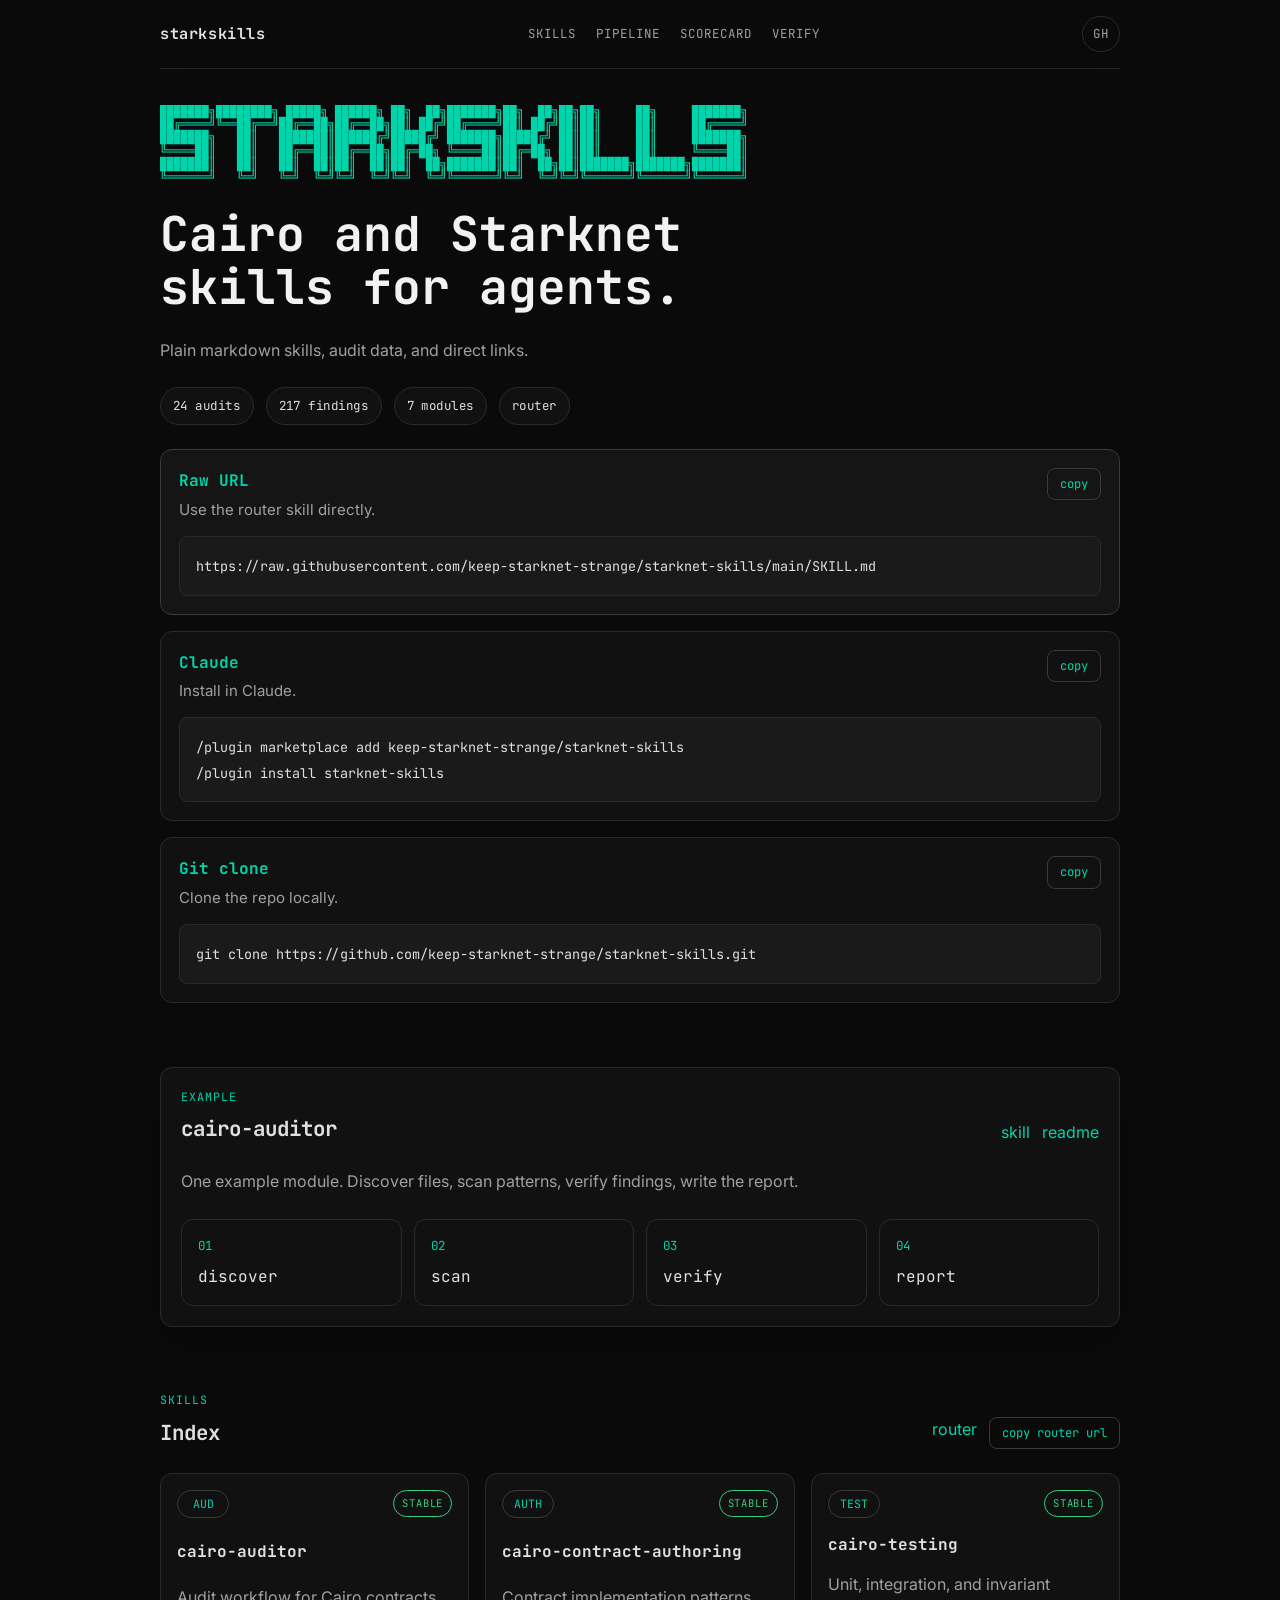
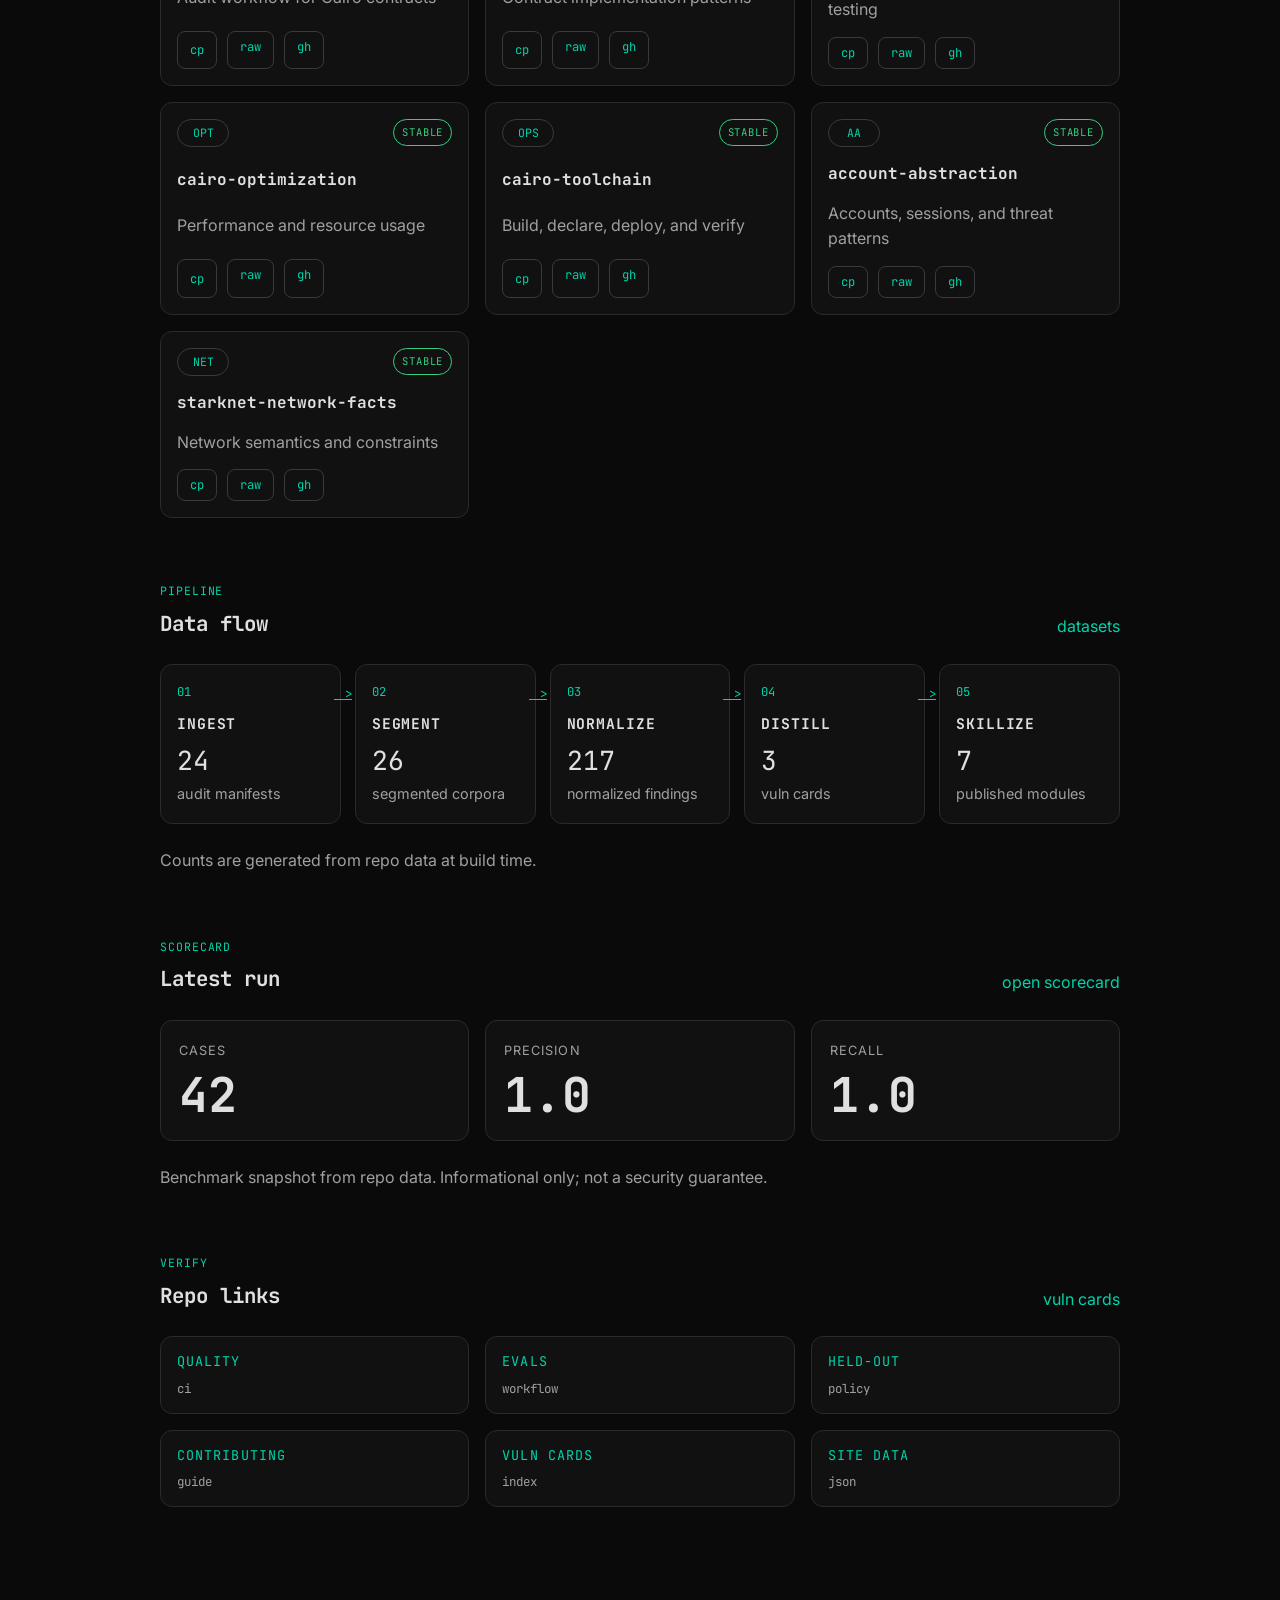
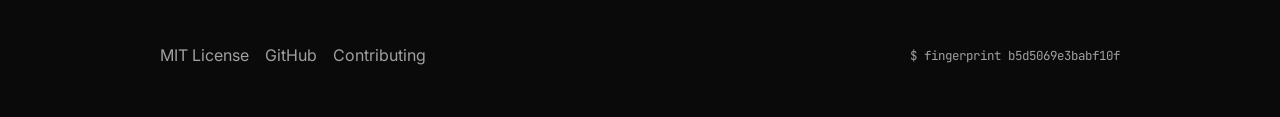
==== commit 1f2e26b5: "docs: remove audit-grade wording and tone down front-end claims (#29) * docs(site): remove audit-gra" ====
--- a/website/index.html
+++ b/website/index.html
@@ -56,11 +56,6 @@
           <article class="command-card reveal"><div class="command-head"><div><h2>Claude</h2><p>Install in Claude.</p></div><button class="copy-button" type="button" data-copy="/plugin marketplace add keep-starknet-strange/starknet-skills
 /plugin install starknet-skills" aria-label="Copy Claude">copy</button></div><pre><code>/plugin marketplace add keep-starknet-strange/starknet-skills
 /plugin install starknet-skills</code></pre></article>
-<article class="command-card reveal"><div class="command-head"><div><h2>starkskills CLI</h2><p>Run a local audit with doctor + audit local.</p></div><button class="copy-button" type="button" data-copy="cd starknet-skills
-./starkskills doctor
-./starkskills audit local --repo-root /path/to/repo --scan-id local-audit" aria-label="Copy starkskills CLI">copy</button></div><pre><code>cd starknet-skills
-./starkskills doctor
-./starkskills audit local --repo-root /path/to/repo --scan-id local-audit</code></pre></article>
 <article class="command-card reveal"><div class="command-head"><div><h2>Git clone</h2><p>Clone the repo locally.</p></div><button class="copy-button" type="button" data-copy="git clone https://github.com/keep-starknet-strange/starknet-skills.git" aria-label="Copy Git clone">copy</button></div><pre><code>git clone https://github.com/keep-starknet-strange/starknet-skills.git</code></pre></article>
         </div>
       </div>
@@ -126,7 +121,7 @@
       <p class="section-note">Counts are generated from repo data at build time.</p>
     </section>
 
-    <section class="section section-score reveal" id="scorecard"><div class="section-head"><div><p class="section-kicker">Scorecard</p><h2>Latest run</h2></div><a href="https://github.com/keep-starknet-strange/starknet-skills/blob/main/evals/scorecards/v0.2.0-cairo-auditor-realworld-benchmark.md" target="_blank" rel="noreferrer">open scorecard</a></div><div class="score-grid"><article class="score-metric reveal"><p>cases</p><strong class="count-up" data-value="42">42</strong></article><article class="score-metric reveal"><p>precision</p><strong class="count-up" data-value="1.0">1.0</strong></article><article class="score-metric reveal"><p>recall</p><strong class="count-up" data-value="1.0">1.0</strong></article></div><p class="section-note">Benchmark snapshot from repo data. Informational only; not a security guarantee.</p></section>
+    <section class="section section-score reveal" id="scorecard"><div class="section-head"><div><p class="section-kicker">Scorecard</p><h2>Latest run</h2></div><a href="https://github.com/keep-starknet-strange/starknet-skills/blob/main/evals/scorecards/v0.2.0-cairo-auditor-realworld-benchmark.md" target="_blank" rel="noreferrer">open scorecard</a></div><div class="score-grid"><article class="score-metric reveal"><p>cases</p><strong class="count-up" data-value="42" data-decimals="0">42</strong></article><article class="score-metric reveal"><p>precision</p><strong class="count-up" data-value="1.0" data-decimals="1">1.0</strong></article><article class="score-metric reveal"><p>recall</p><strong class="count-up" data-value="1.0" data-decimals="1">1.0</strong></article></div><p class="section-note">Benchmark snapshot from repo data. Informational only; not a security guarantee.</p></section>
 
     <section class="section reveal" id="verify">
       <div class="section-head">
@@ -153,7 +148,7 @@
       <a href="https://github.com/keep-starknet-strange/starknet-skills" target="_blank" rel="noreferrer">GitHub</a>
       <a href="https://github.com/keep-starknet-strange/starknet-skills/blob/main/CONTRIBUTING.md" target="_blank" rel="noreferrer">Contributing</a>
     </div>
-    <div class="fingerprint">$ fingerprint d53e3c74fd8af9ab</div>
+    <div class="fingerprint">$ fingerprint b5d5069e3babf10f</div>
   </footer>
 
   <script>
@@ -221,7 +216,8 @@
         countObserver.unobserve(element);
         return;
       }
-      const decimals = String(target).includes('.') ? 1 : 0;
+      const parsedDecimals = Number(element.getAttribute('data-decimals') ?? 0);
+      const decimals = Number.isFinite(parsedDecimals) && parsedDecimals >= 0 ? parsedDecimals : 0;
       const duration = 450;
       const start = performance.now();
       const tick = (now) => {
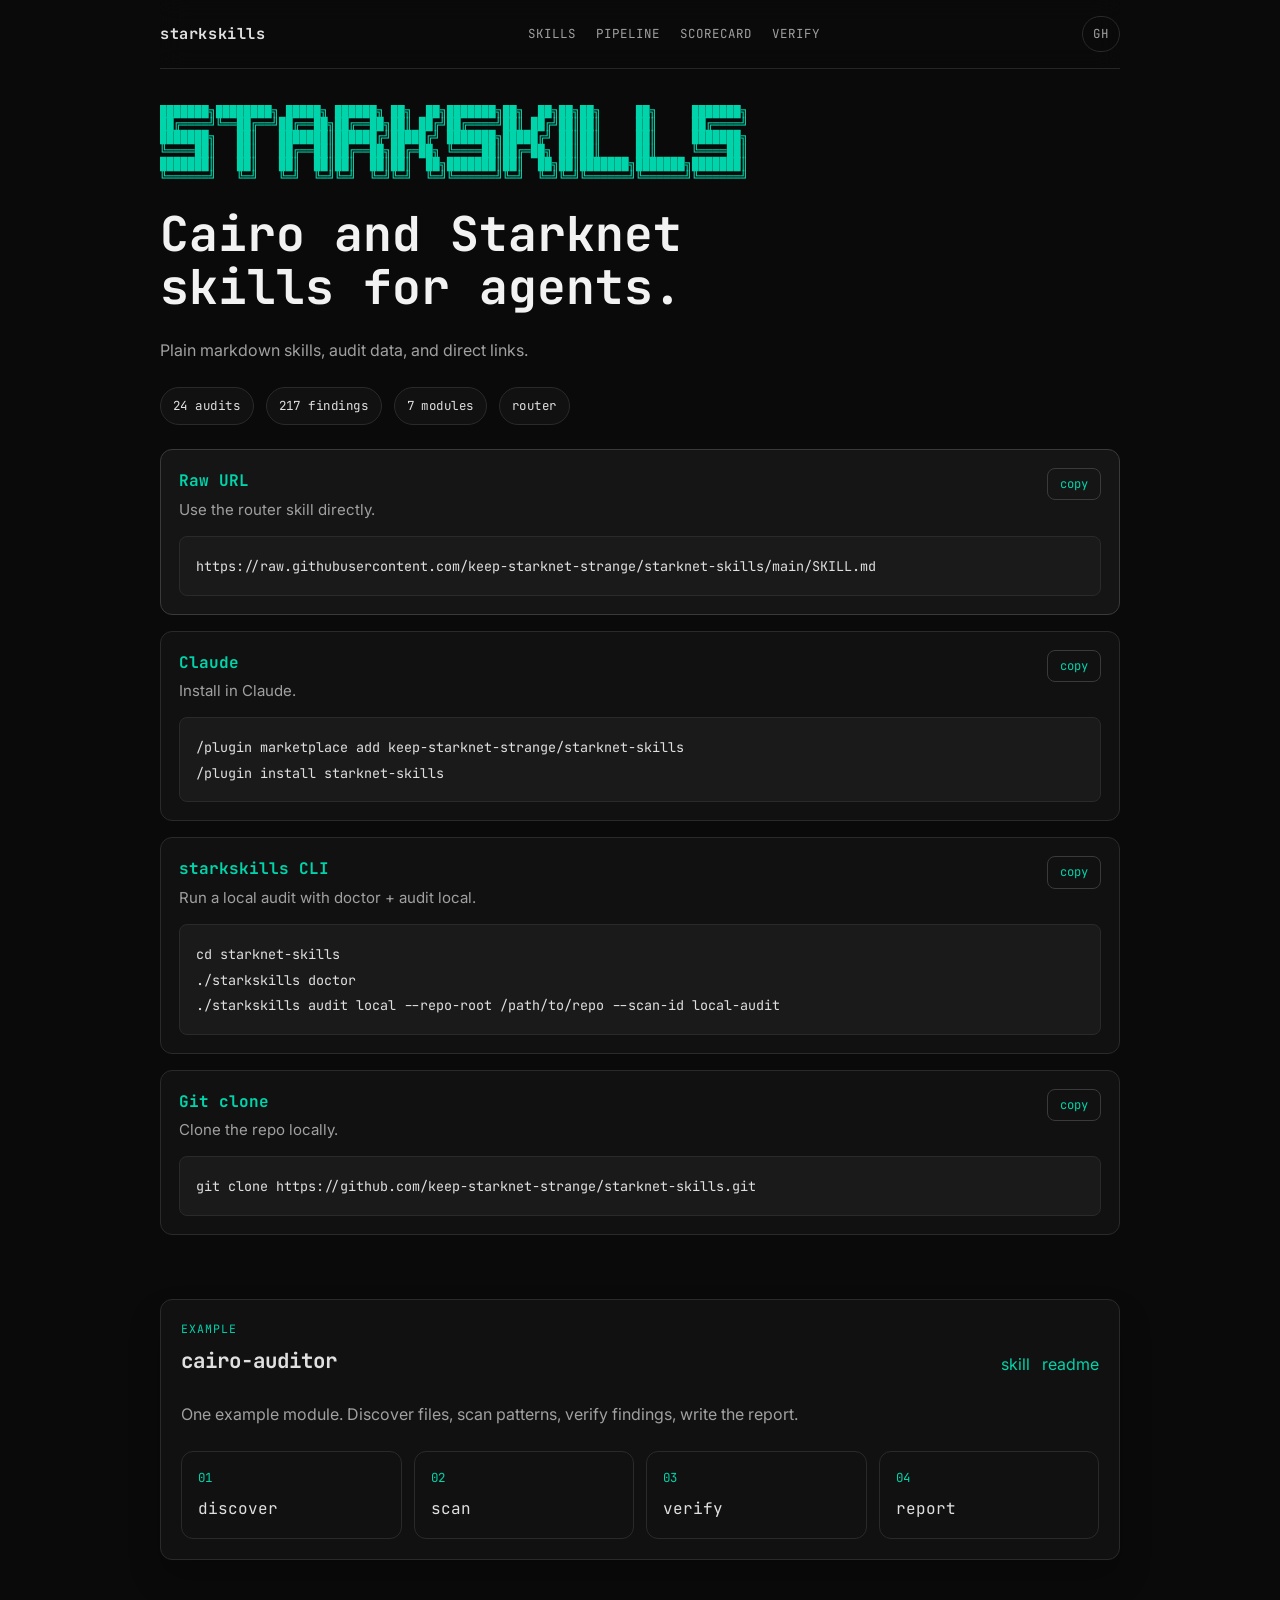
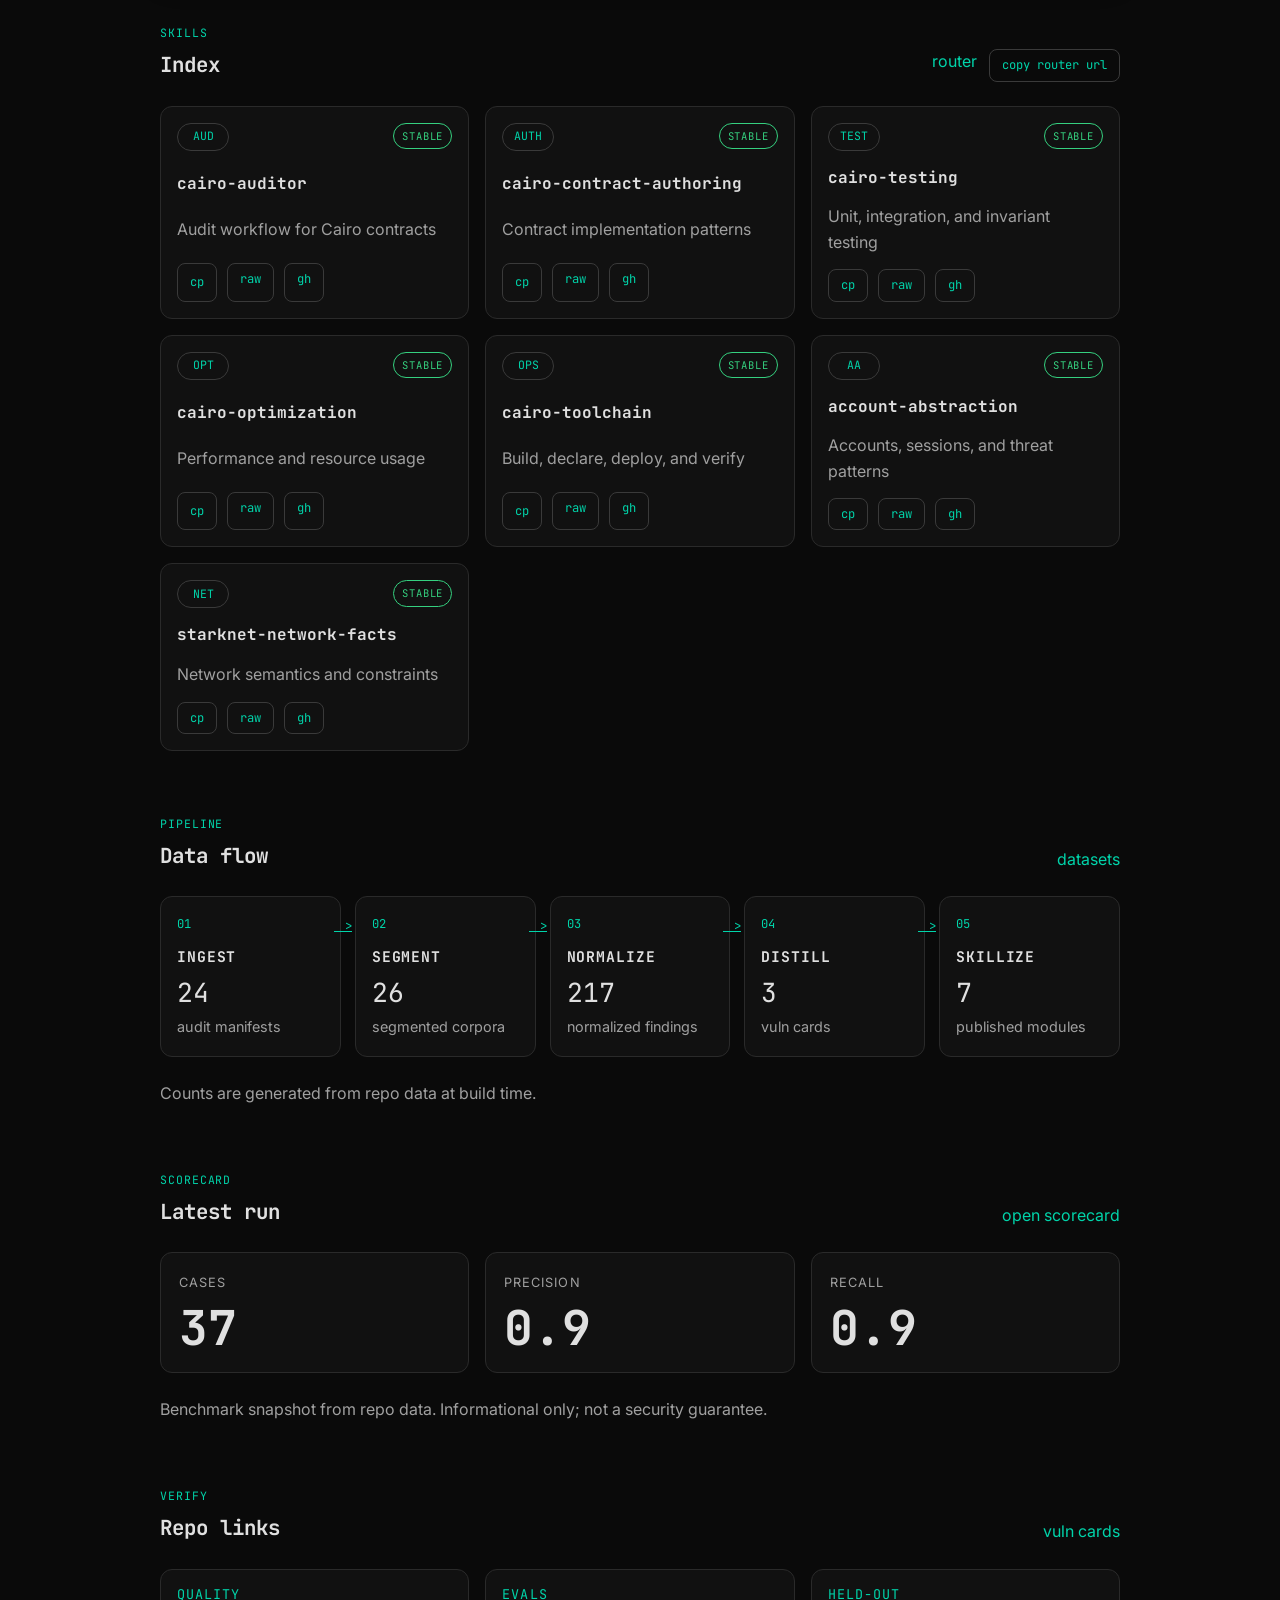
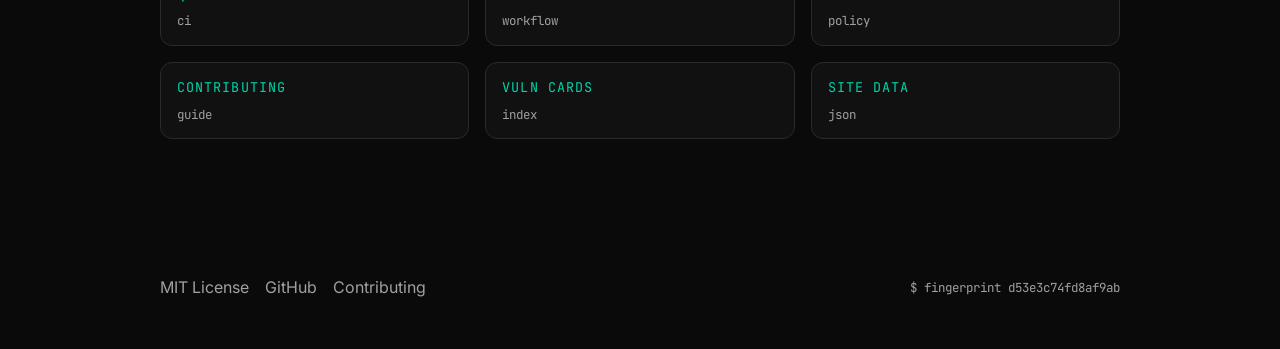
==== commit a51373c5: "fix: harden external-pack pipeline and reviewer blockers" ====
--- a/website/index.html
+++ b/website/index.html
@@ -56,6 +56,11 @@
           <article class="command-card reveal"><div class="command-head"><div><h2>Claude</h2><p>Install in Claude.</p></div><button class="copy-button" type="button" data-copy="/plugin marketplace add keep-starknet-strange/starknet-skills
 /plugin install starknet-skills" aria-label="Copy Claude">copy</button></div><pre><code>/plugin marketplace add keep-starknet-strange/starknet-skills
 /plugin install starknet-skills</code></pre></article>
+<article class="command-card reveal"><div class="command-head"><div><h2>starkskills CLI</h2><p>Run a local audit with doctor + audit local.</p></div><button class="copy-button" type="button" data-copy="cd starknet-skills
+./starkskills doctor
+./starkskills audit local --repo-root /path/to/repo --scan-id local-audit" aria-label="Copy starkskills CLI">copy</button></div><pre><code>cd starknet-skills
+./starkskills doctor
+./starkskills audit local --repo-root /path/to/repo --scan-id local-audit</code></pre></article>
 <article class="command-card reveal"><div class="command-head"><div><h2>Git clone</h2><p>Clone the repo locally.</p></div><button class="copy-button" type="button" data-copy="git clone https://github.com/keep-starknet-strange/starknet-skills.git" aria-label="Copy Git clone">copy</button></div><pre><code>git clone https://github.com/keep-starknet-strange/starknet-skills.git</code></pre></article>
         </div>
       </div>
@@ -121,7 +126,7 @@
       <p class="section-note">Counts are generated from repo data at build time.</p>
     </section>
 
-    <section class="section section-score reveal" id="scorecard"><div class="section-head"><div><p class="section-kicker">Scorecard</p><h2>Latest run</h2></div><a href="https://github.com/keep-starknet-strange/starknet-skills/blob/main/evals/scorecards/v0.2.0-cairo-auditor-realworld-benchmark.md" target="_blank" rel="noreferrer">open scorecard</a></div><div class="score-grid"><article class="score-metric reveal"><p>cases</p><strong class="count-up" data-value="42" data-decimals="0">42</strong></article><article class="score-metric reveal"><p>precision</p><strong class="count-up" data-value="1.0" data-decimals="1">1.0</strong></article><article class="score-metric reveal"><p>recall</p><strong class="count-up" data-value="1.0" data-decimals="1">1.0</strong></article></div><p class="section-note">Benchmark snapshot from repo data. Informational only; not a security guarantee.</p></section>
+    <section class="section section-score reveal" id="scorecard"><div class="section-head"><div><p class="section-kicker">Scorecard</p><h2>Latest run</h2></div><a href="https://github.com/keep-starknet-strange/starknet-skills/blob/main/evals/scorecards/v0.2.0-cairo-auditor-realworld-benchmark.md" target="_blank" rel="noreferrer">open scorecard</a></div><div class="score-grid"><article class="score-metric reveal"><p>cases</p><strong class="count-up" data-value="42">42</strong></article><article class="score-metric reveal"><p>precision</p><strong class="count-up" data-value="1.0">1.0</strong></article><article class="score-metric reveal"><p>recall</p><strong class="count-up" data-value="1.0">1.0</strong></article></div><p class="section-note">Benchmark snapshot from repo data. Informational only; not a security guarantee.</p></section>
 
     <section class="section reveal" id="verify">
       <div class="section-head">
@@ -148,7 +153,7 @@
       <a href="https://github.com/keep-starknet-strange/starknet-skills" target="_blank" rel="noreferrer">GitHub</a>
       <a href="https://github.com/keep-starknet-strange/starknet-skills/blob/main/CONTRIBUTING.md" target="_blank" rel="noreferrer">Contributing</a>
     </div>
-    <div class="fingerprint">$ fingerprint b5d5069e3babf10f</div>
+    <div class="fingerprint">$ fingerprint d53e3c74fd8af9ab</div>
   </footer>
 
   <script>
@@ -211,13 +216,13 @@
     entries.forEach((entry) => {
       if (!entry.isIntersecting) return;
       const element = entry.target;
-      const target = Number(element.getAttribute('data-value'));
+      const rawTarget = element.getAttribute('data-value') ?? '';
+      const target = Number(rawTarget);
       if (!Number.isFinite(target)) {
         countObserver.unobserve(element);
         return;
       }
-      const parsedDecimals = Number(element.getAttribute('data-decimals') ?? 0);
-      const decimals = Number.isFinite(parsedDecimals) && parsedDecimals >= 0 ? parsedDecimals : 0;
+      const decimals = rawTarget.includes('.') ? rawTarget.split('.')[1].length : 0;
       const duration = 450;
       const start = performance.now();
       const tick = (now) => {
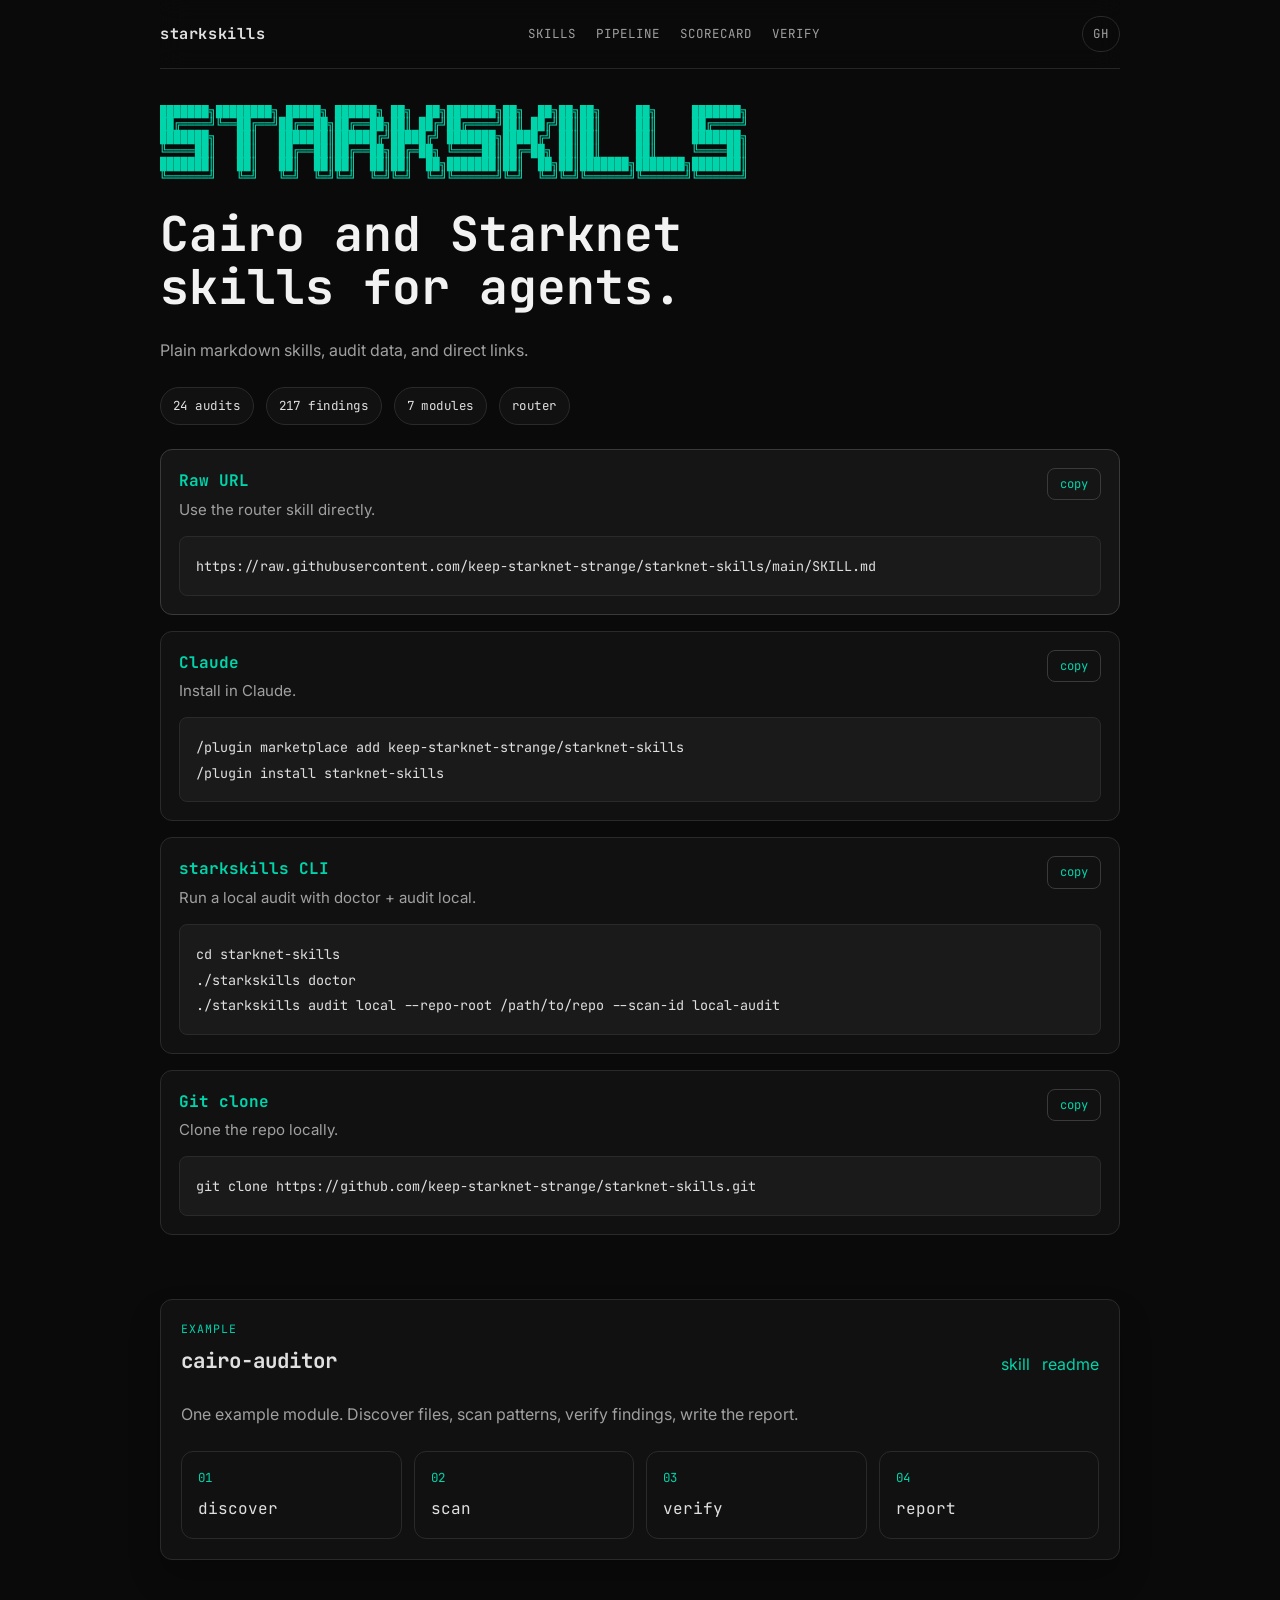
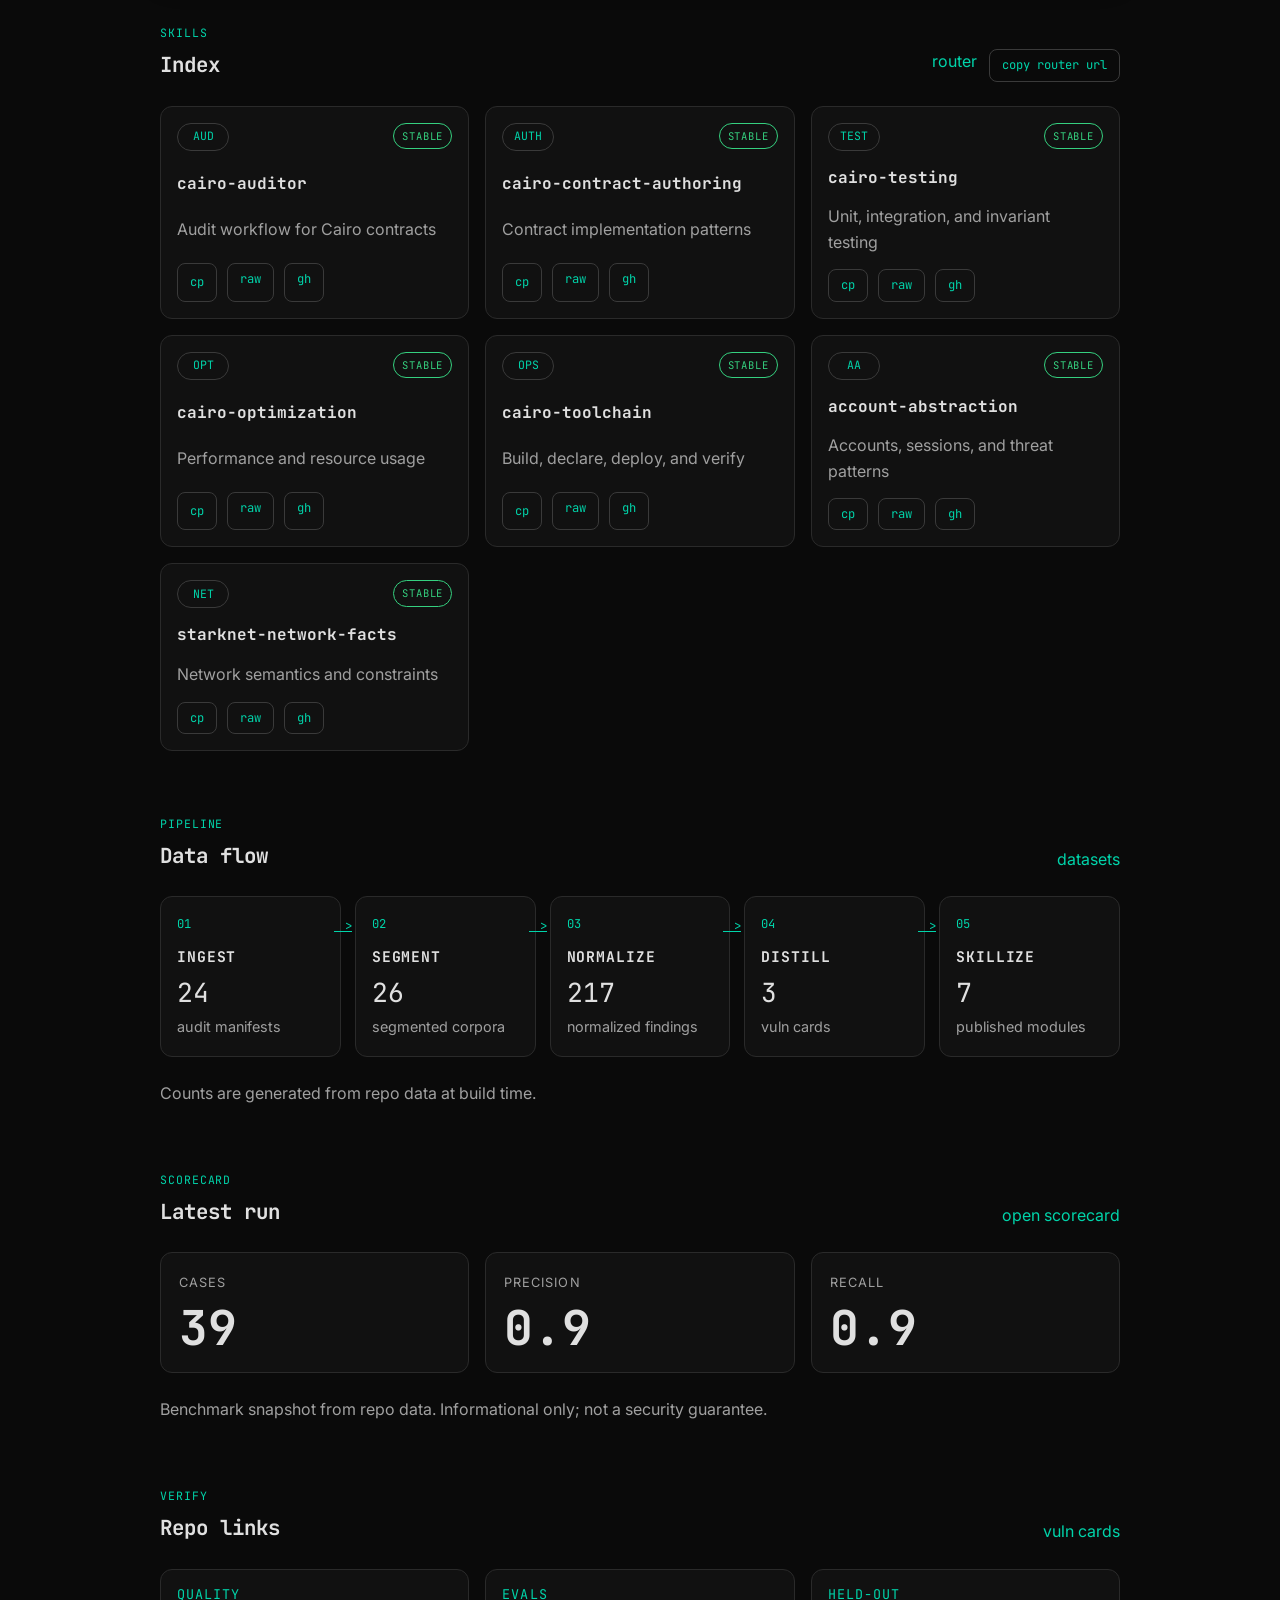
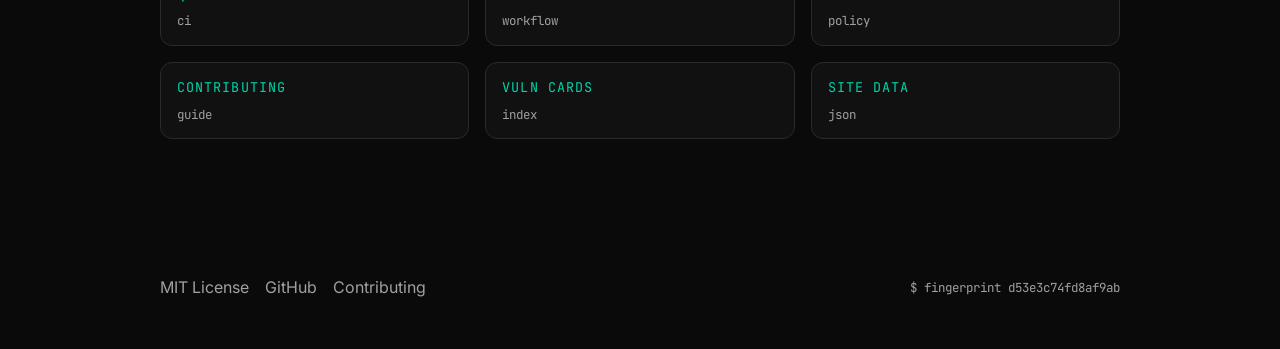
==== commit e9d4a8d4: "fix(site): preserve count-up decimal precision from data-value" ====
--- a/website/index.html
+++ b/website/index.html
@@ -216,13 +216,14 @@
     entries.forEach((entry) => {
       if (!entry.isIntersecting) return;
       const element = entry.target;
-      const rawTarget = element.getAttribute('data-value') ?? '';
+      const rawTarget = element.getAttribute('data-value') || '';
       const target = Number(rawTarget);
       if (!Number.isFinite(target)) {
         countObserver.unobserve(element);
         return;
       }
-      const decimals = rawTarget.includes('.') ? rawTarget.split('.')[1].length : 0;
+      const decimalMatch = rawTarget.match(/\.(\d+)/);
+      const decimals = decimalMatch ? Math.min(decimalMatch[1].length, 6) : 0;
       const duration = 450;
       const start = performance.now();
       const tick = (now) => {
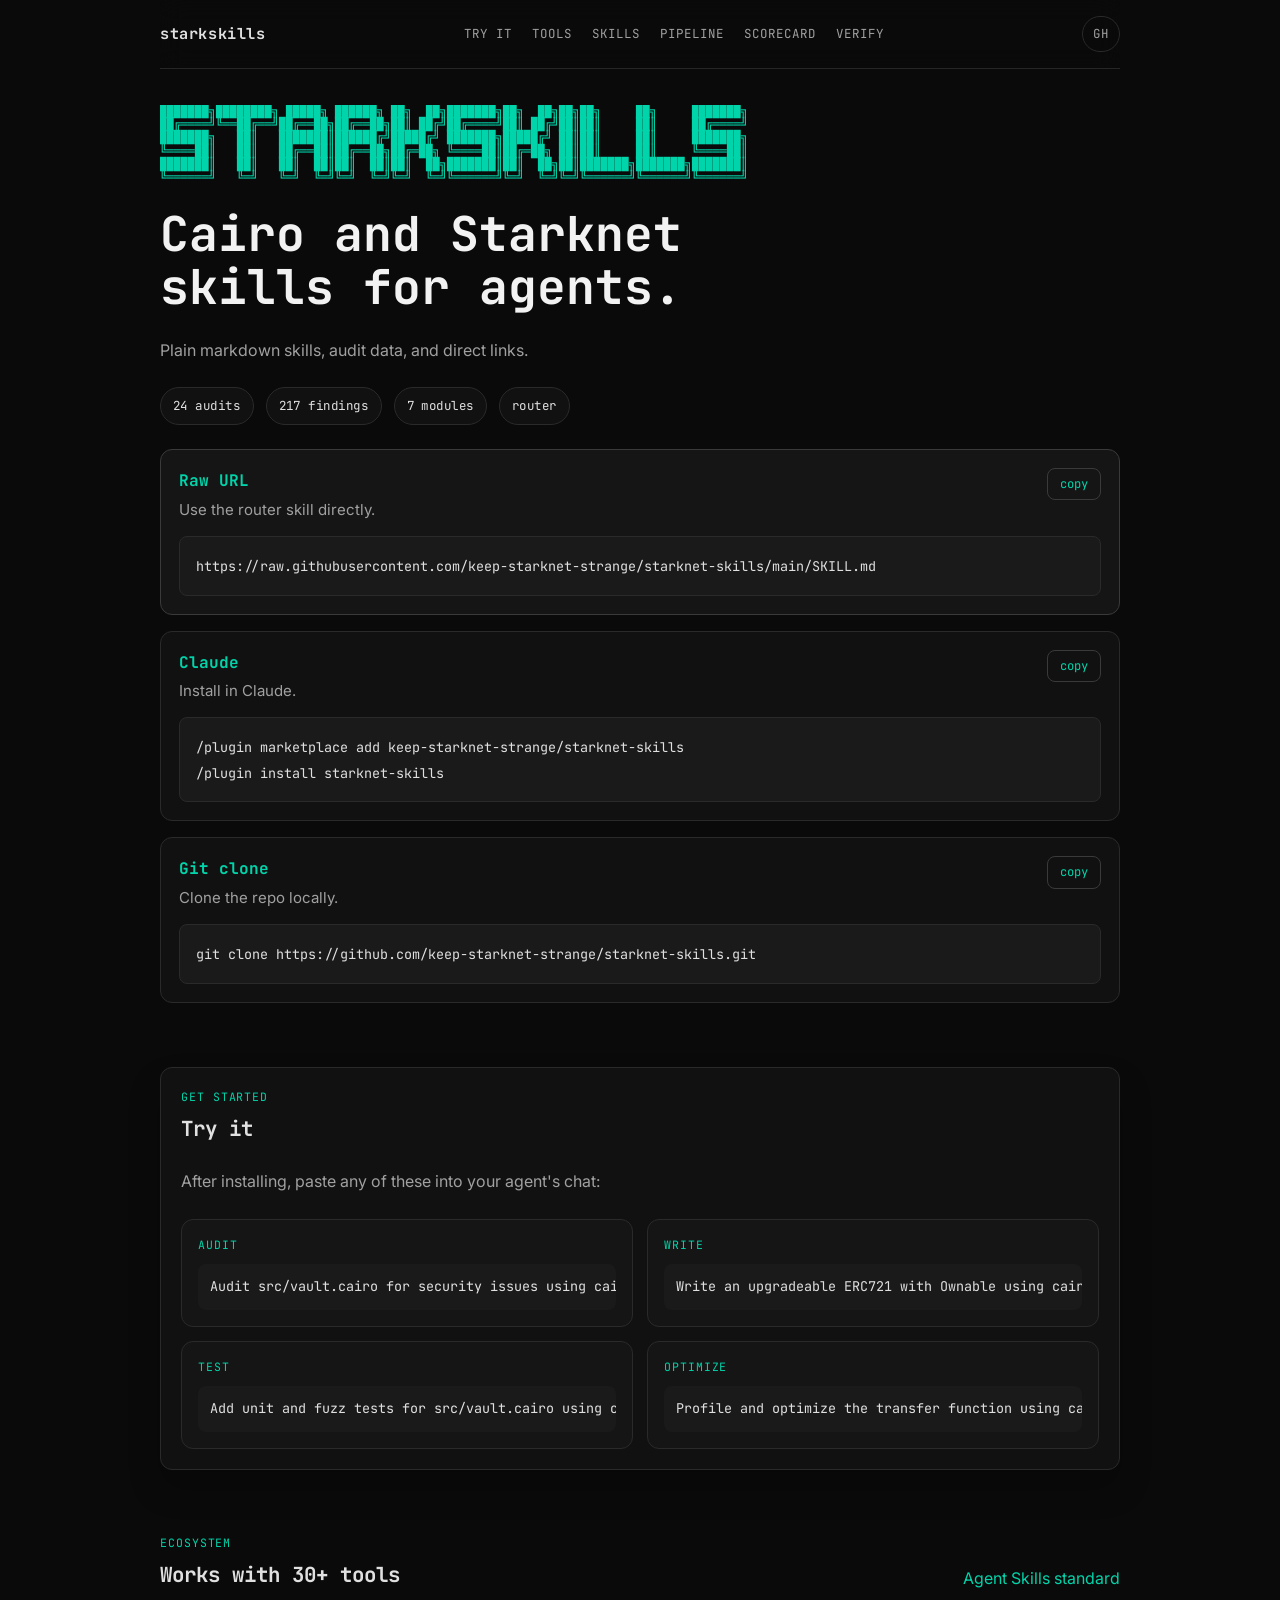
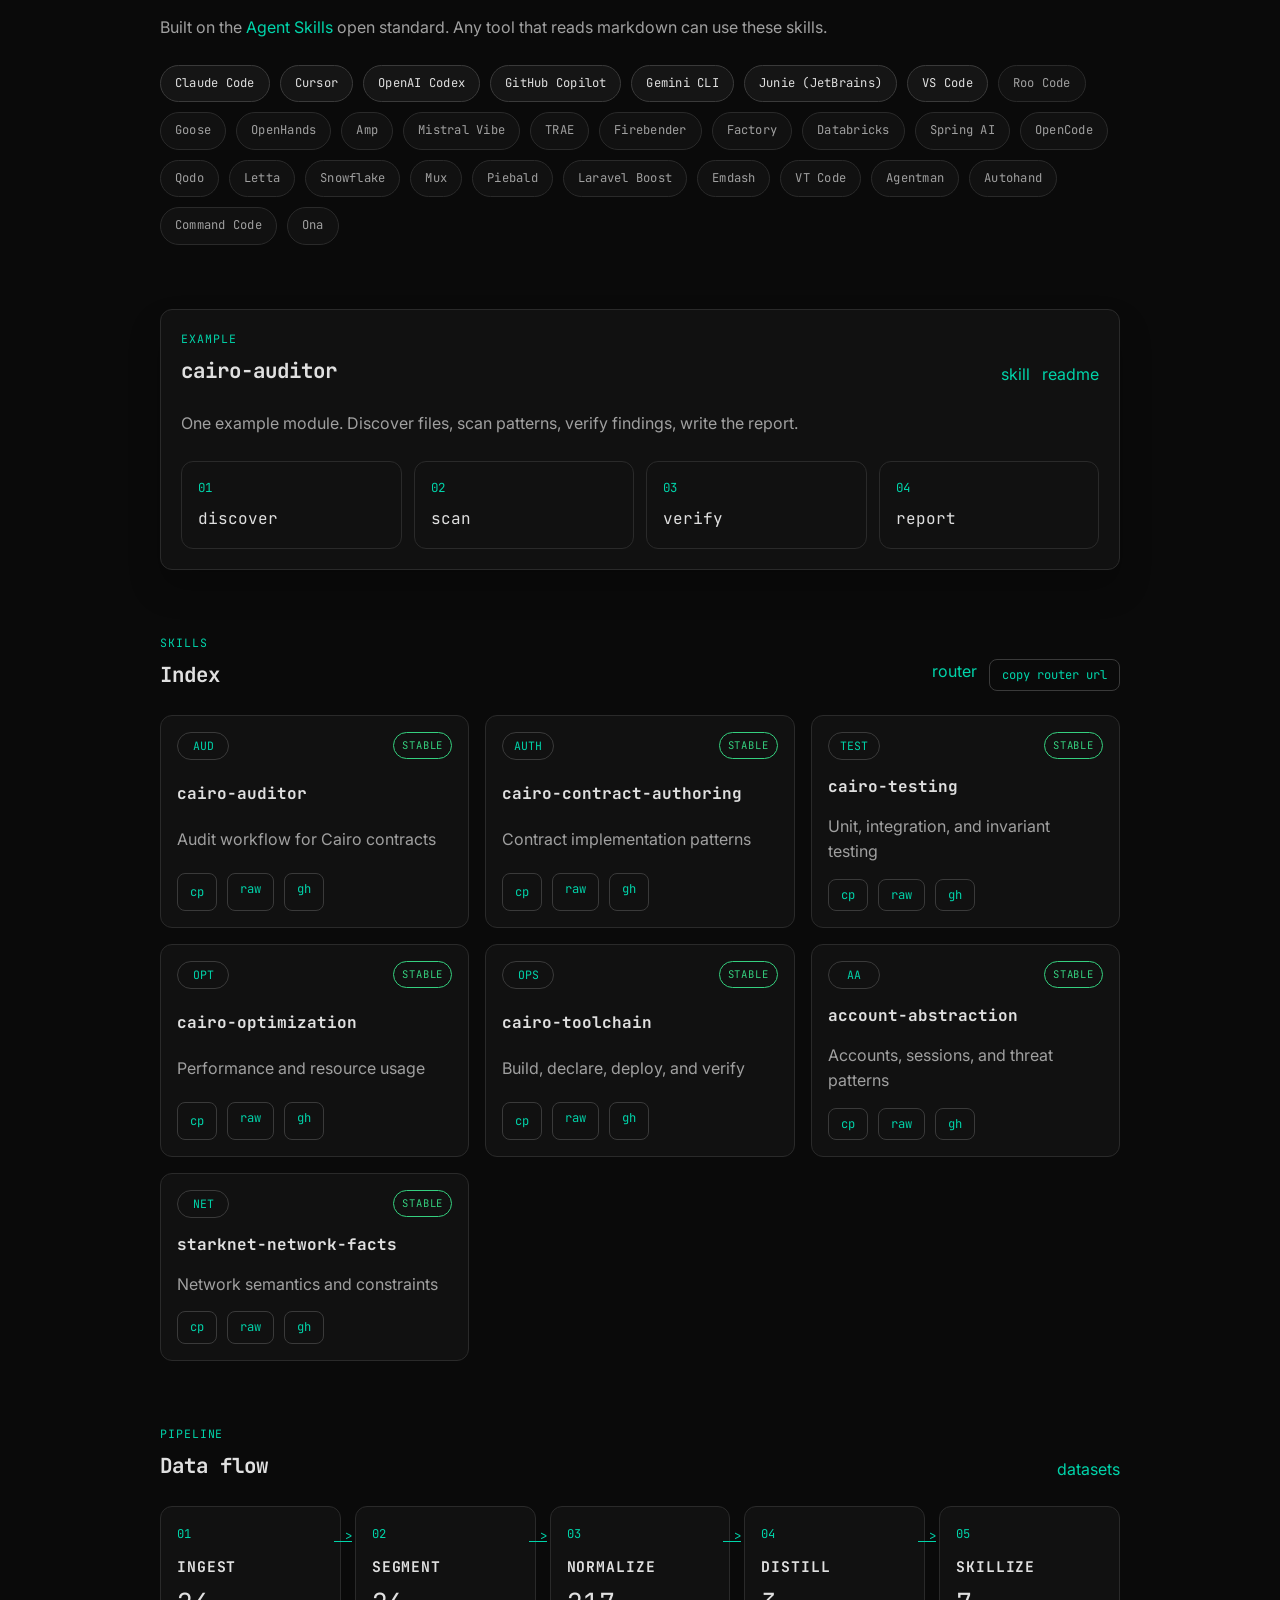
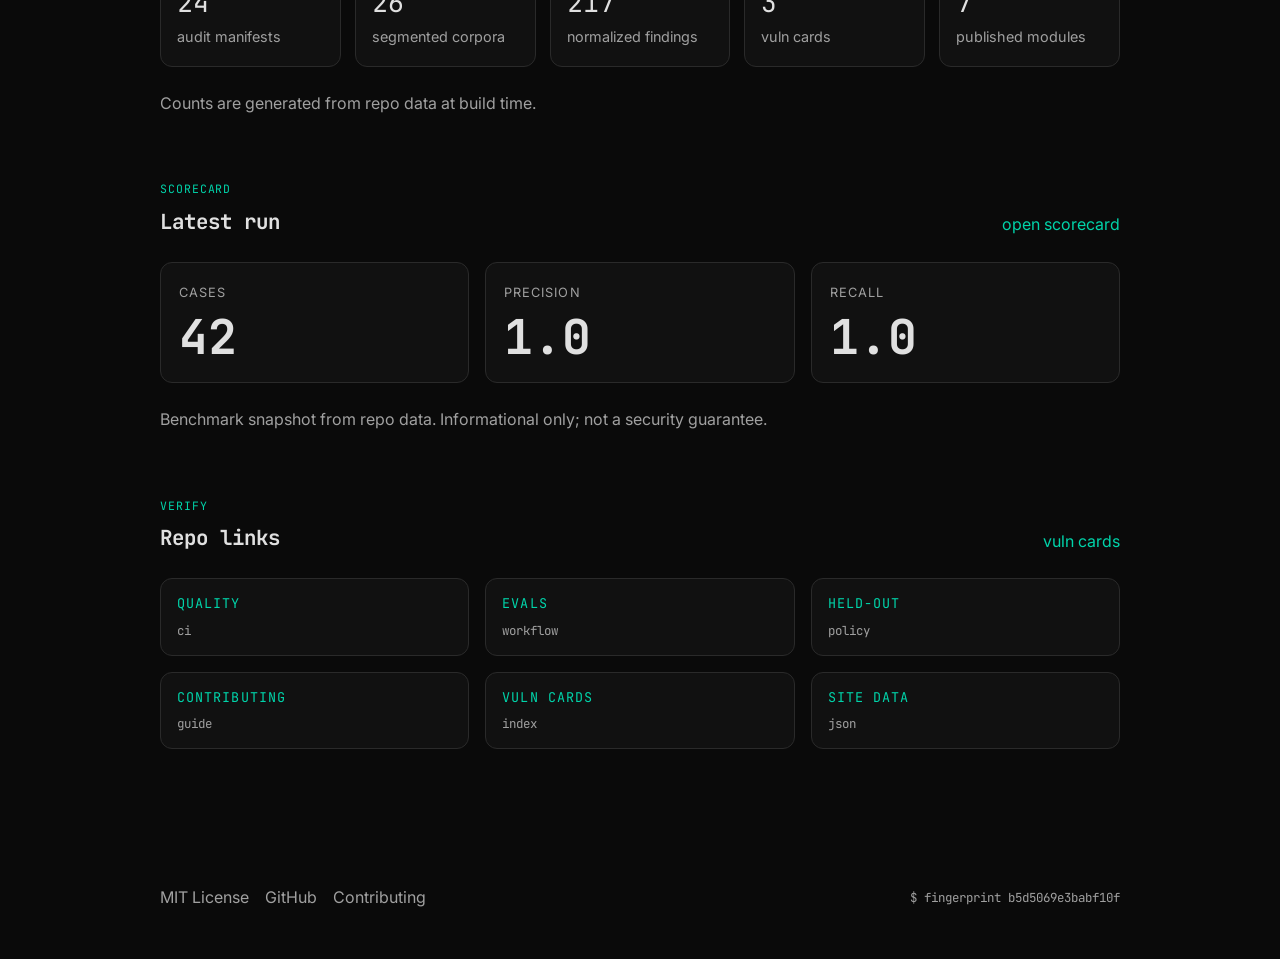
==== commit 5012aa71: "Add Try It prompts and Works With ecosystem to website - New "Try it" section with 4 copy-ready exam" ====
--- a/website/index.html
+++ b/website/index.html
@@ -26,6 +26,8 @@
   <header class="topbar">
     <a class="brand" href="#top">starkskills</a>
     <nav class="site-nav" aria-label="Primary navigation">
+      <a href="#try-it">try it</a>
+      <a href="#works-with">tools</a>
       <a href="#skills">skills</a>
       <a href="#data">pipeline</a>
       <a href="#scorecard">scorecard</a>
@@ -56,13 +58,79 @@
           <article class="command-card reveal"><div class="command-head"><div><h2>Claude</h2><p>Install in Claude.</p></div><button class="copy-button" type="button" data-copy="/plugin marketplace add keep-starknet-strange/starknet-skills
 /plugin install starknet-skills" aria-label="Copy Claude">copy</button></div><pre><code>/plugin marketplace add keep-starknet-strange/starknet-skills
 /plugin install starknet-skills</code></pre></article>
-<article class="command-card reveal"><div class="command-head"><div><h2>starkskills CLI</h2><p>Run a local audit with doctor + audit local.</p></div><button class="copy-button" type="button" data-copy="cd starknet-skills
-./starkskills doctor
-./starkskills audit local --repo-root /path/to/repo --scan-id local-audit" aria-label="Copy starkskills CLI">copy</button></div><pre><code>cd starknet-skills
-./starkskills doctor
-./starkskills audit local --repo-root /path/to/repo --scan-id local-audit</code></pre></article>
 <article class="command-card reveal"><div class="command-head"><div><h2>Git clone</h2><p>Clone the repo locally.</p></div><button class="copy-button" type="button" data-copy="git clone https://github.com/keep-starknet-strange/starknet-skills.git" aria-label="Copy Git clone">copy</button></div><pre><code>git clone https://github.com/keep-starknet-strange/starknet-skills.git</code></pre></article>
         </div>
+      </div>
+    </section>
+
+    <section class="section section-card reveal" id="try-it">
+      <div class="section-head">
+        <div>
+          <p class="section-kicker">Get started</p>
+          <h2>Try it</h2>
+        </div>
+      </div>
+      <p class="section-copy">After installing, paste any of these into your agent's chat:</p>
+      <div class="prompt-grid">
+        <article class="prompt-card reveal">
+          <p class="prompt-label">audit</p>
+          <pre><code>Audit src/vault.cairo for security issues using cairo-auditor</code></pre>
+        </article>
+        <article class="prompt-card reveal">
+          <p class="prompt-label">write</p>
+          <pre><code>Write an upgradeable ERC721 with Ownable using cairo-contract-authoring</code></pre>
+        </article>
+        <article class="prompt-card reveal">
+          <p class="prompt-label">test</p>
+          <pre><code>Add unit and fuzz tests for src/vault.cairo using cairo-testing</code></pre>
+        </article>
+        <article class="prompt-card reveal">
+          <p class="prompt-label">optimize</p>
+          <pre><code>Profile and optimize the transfer function using cairo-optimization</code></pre>
+        </article>
+      </div>
+    </section>
+
+    <section class="section reveal" id="works-with">
+      <div class="section-head">
+        <div>
+          <p class="section-kicker">Ecosystem</p>
+          <h2>Works with 30+ tools</h2>
+        </div>
+        <a href="https://agentskills.io" target="_blank" rel="noreferrer">Agent Skills standard</a>
+      </div>
+      <p class="section-copy">Built on the <a href="https://agentskills.io">Agent Skills</a> open standard. Any tool that reads markdown can use these skills.</p>
+      <div class="tools-grid">
+        <span class="tool-pill tool-pill--primary">Claude Code</span>
+        <span class="tool-pill tool-pill--primary">Cursor</span>
+        <span class="tool-pill tool-pill--primary">OpenAI Codex</span>
+        <span class="tool-pill tool-pill--primary">GitHub Copilot</span>
+        <span class="tool-pill tool-pill--primary">Gemini CLI</span>
+        <span class="tool-pill tool-pill--primary">Junie (JetBrains)</span>
+        <span class="tool-pill tool-pill--primary">VS Code</span>
+        <span class="tool-pill">Roo Code</span>
+        <span class="tool-pill">Goose</span>
+        <span class="tool-pill">OpenHands</span>
+        <span class="tool-pill">Amp</span>
+        <span class="tool-pill">Mistral Vibe</span>
+        <span class="tool-pill">TRAE</span>
+        <span class="tool-pill">Firebender</span>
+        <span class="tool-pill">Factory</span>
+        <span class="tool-pill">Databricks</span>
+        <span class="tool-pill">Spring AI</span>
+        <span class="tool-pill">OpenCode</span>
+        <span class="tool-pill">Qodo</span>
+        <span class="tool-pill">Letta</span>
+        <span class="tool-pill">Snowflake</span>
+        <span class="tool-pill">Mux</span>
+        <span class="tool-pill">Piebald</span>
+        <span class="tool-pill">Laravel Boost</span>
+        <span class="tool-pill">Emdash</span>
+        <span class="tool-pill">VT Code</span>
+        <span class="tool-pill">Agentman</span>
+        <span class="tool-pill">Autohand</span>
+        <span class="tool-pill">Command Code</span>
+        <span class="tool-pill">Ona</span>
       </div>
     </section>
 
@@ -126,7 +194,7 @@
       <p class="section-note">Counts are generated from repo data at build time.</p>
     </section>
 
-    <section class="section section-score reveal" id="scorecard"><div class="section-head"><div><p class="section-kicker">Scorecard</p><h2>Latest run</h2></div><a href="https://github.com/keep-starknet-strange/starknet-skills/blob/main/evals/scorecards/v0.2.0-cairo-auditor-realworld-benchmark.md" target="_blank" rel="noreferrer">open scorecard</a></div><div class="score-grid"><article class="score-metric reveal"><p>cases</p><strong class="count-up" data-value="42">42</strong></article><article class="score-metric reveal"><p>precision</p><strong class="count-up" data-value="1.0">1.0</strong></article><article class="score-metric reveal"><p>recall</p><strong class="count-up" data-value="1.0">1.0</strong></article></div><p class="section-note">Benchmark snapshot from repo data. Informational only; not a security guarantee.</p></section>
+    <section class="section section-score reveal" id="scorecard"><div class="section-head"><div><p class="section-kicker">Scorecard</p><h2>Latest run</h2></div><a href="https://github.com/keep-starknet-strange/starknet-skills/blob/main/evals/scorecards/v0.2.0-cairo-auditor-realworld-benchmark.md" target="_blank" rel="noreferrer">open scorecard</a></div><div class="score-grid"><article class="score-metric reveal"><p>cases</p><strong class="count-up" data-value="42" data-decimals="0">42</strong></article><article class="score-metric reveal"><p>precision</p><strong class="count-up" data-value="1.0" data-decimals="1">1.0</strong></article><article class="score-metric reveal"><p>recall</p><strong class="count-up" data-value="1.0" data-decimals="1">1.0</strong></article></div><p class="section-note">Benchmark snapshot from repo data. Informational only; not a security guarantee.</p></section>
 
     <section class="section reveal" id="verify">
       <div class="section-head">
@@ -153,7 +221,7 @@
       <a href="https://github.com/keep-starknet-strange/starknet-skills" target="_blank" rel="noreferrer">GitHub</a>
       <a href="https://github.com/keep-starknet-strange/starknet-skills/blob/main/CONTRIBUTING.md" target="_blank" rel="noreferrer">Contributing</a>
     </div>
-    <div class="fingerprint">$ fingerprint d53e3c74fd8af9ab</div>
+    <div class="fingerprint">$ fingerprint b5d5069e3babf10f</div>
   </footer>
 
   <script>
@@ -216,14 +284,13 @@
     entries.forEach((entry) => {
       if (!entry.isIntersecting) return;
       const element = entry.target;
-      const rawTarget = element.getAttribute('data-value') || '';
-      const target = Number(rawTarget);
+      const target = Number(element.getAttribute('data-value'));
       if (!Number.isFinite(target)) {
         countObserver.unobserve(element);
         return;
       }
-      const decimalMatch = rawTarget.match(/\.(\d+)/);
-      const decimals = decimalMatch ? Math.min(decimalMatch[1].length, 6) : 0;
+      const parsedDecimals = Number(element.getAttribute('data-decimals') ?? 0);
+      const decimals = Number.isFinite(parsedDecimals) && parsedDecimals >= 0 ? parsedDecimals : 0;
       const duration = 450;
       const start = performance.now();
       const tick = (now) => {
--- a/website/assets/site.css
+++ b/website/assets/site.css
@@ -602,6 +602,67 @@
   font-size: 0.82rem;
 }
 
+.prompt-grid {
+  display: grid;
+  grid-template-columns: repeat(2, minmax(0, 1fr));
+  gap: 14px;
+}
+
+.prompt-card {
+  border: 1px solid var(--border);
+  border-radius: var(--radius);
+  background: var(--panel-2);
+  padding: 16px;
+}
+
+.prompt-card pre {
+  border: none;
+  background: var(--panel-3);
+  padding: 12px;
+  font-size: 0.82rem;
+}
+
+.prompt-label {
+  margin-bottom: 10px;
+  color: var(--accent);
+  font-family: "JetBrains Mono", "Fira Code", monospace;
+  font-size: 0.72rem;
+  text-transform: uppercase;
+  letter-spacing: 0.08em;
+}
+
+.tools-grid {
+  display: flex;
+  flex-wrap: wrap;
+  gap: 10px;
+}
+
+.tool-pill {
+  display: inline-flex;
+  align-items: center;
+  min-height: 34px;
+  padding: 8px 14px;
+  border: 1px solid var(--border);
+  border-radius: 999px;
+  background: var(--panel);
+  color: var(--muted);
+  font-family: "JetBrains Mono", "Fira Code", monospace;
+  font-size: 0.76rem;
+  letter-spacing: 0.02em;
+  transition: border-color 180ms ease, color 180ms ease;
+}
+
+.tool-pill:hover {
+  border-color: var(--accent);
+  color: var(--text);
+}
+
+.tool-pill--primary {
+  color: var(--text);
+  border-color: var(--border-strong);
+  background: var(--panel-2);
+}
+
 .footer {
   display: flex;
   justify-content: space-between;
@@ -680,7 +741,8 @@
   .score-grid,
   .module-grid,
   .vuln-grid,
-  .verify-grid {
+  .verify-grid,
+  .prompt-grid {
     grid-template-columns: 1fr;
   }
 
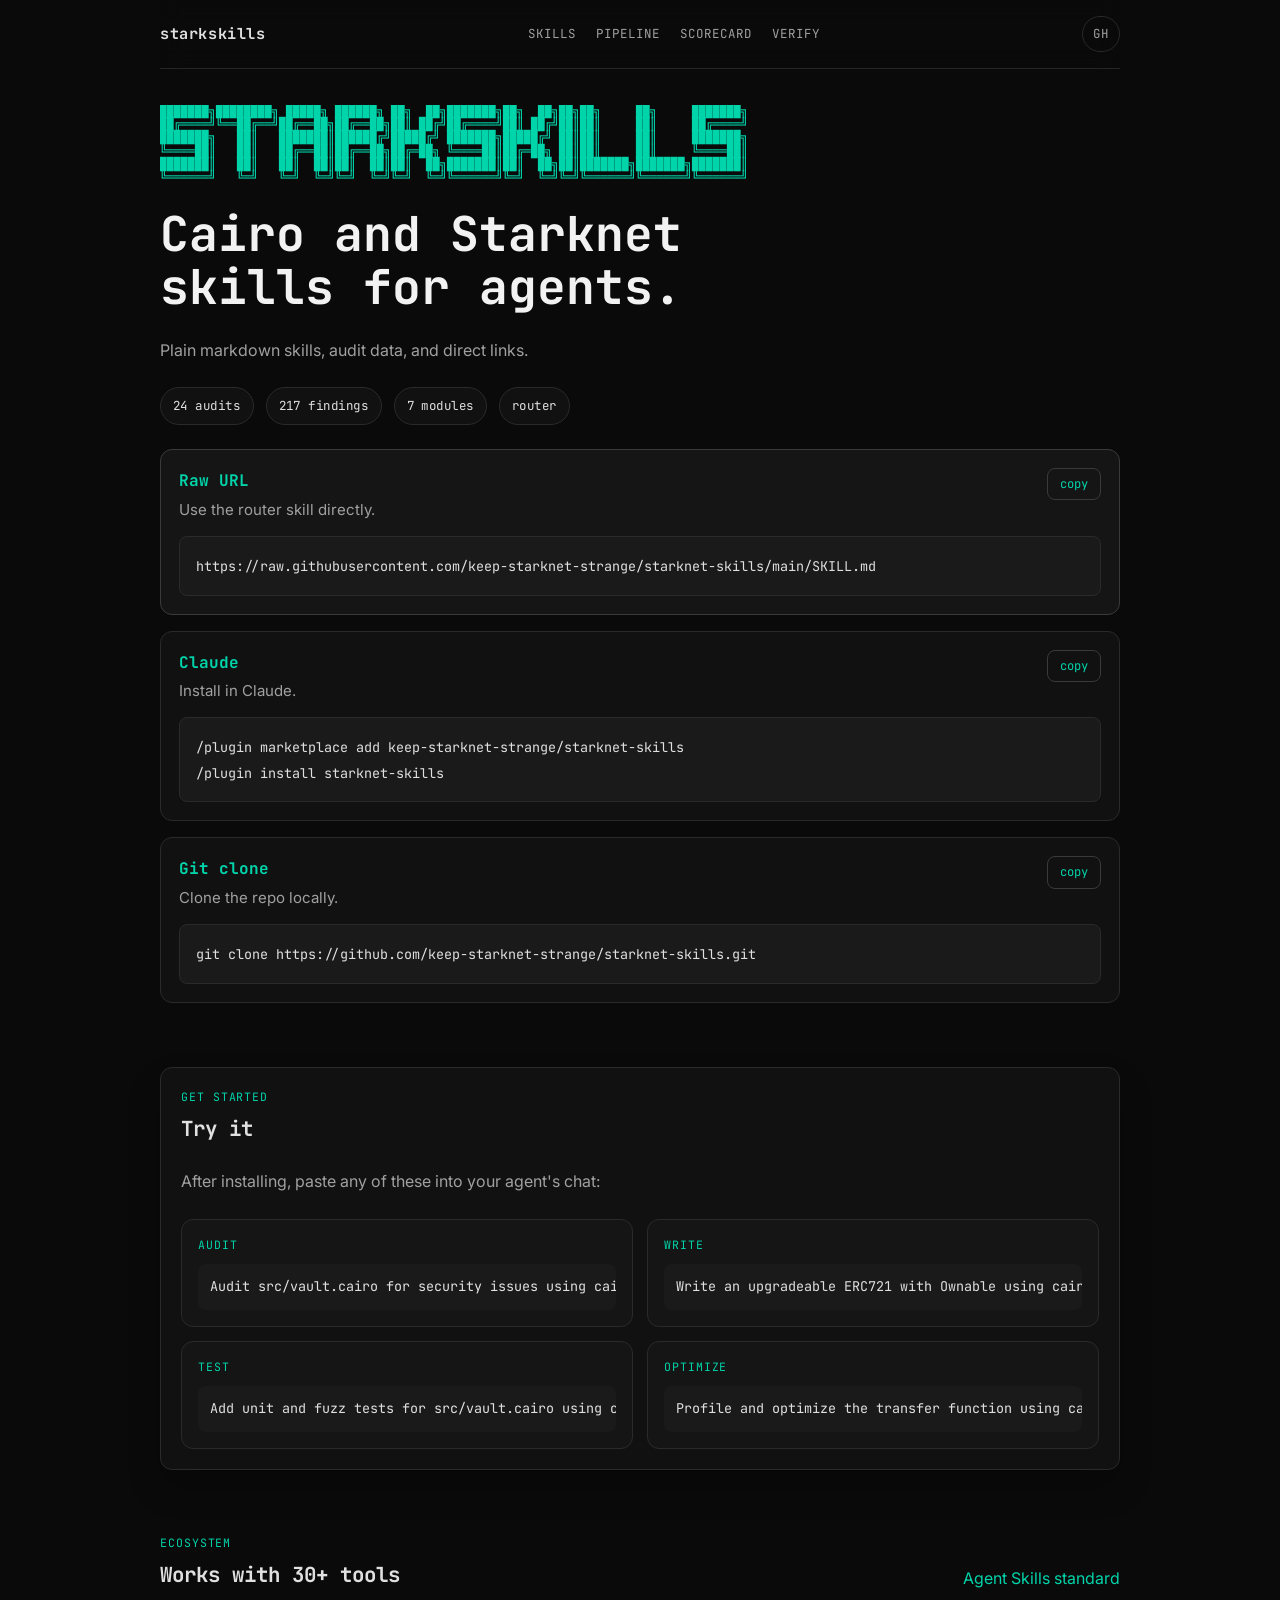
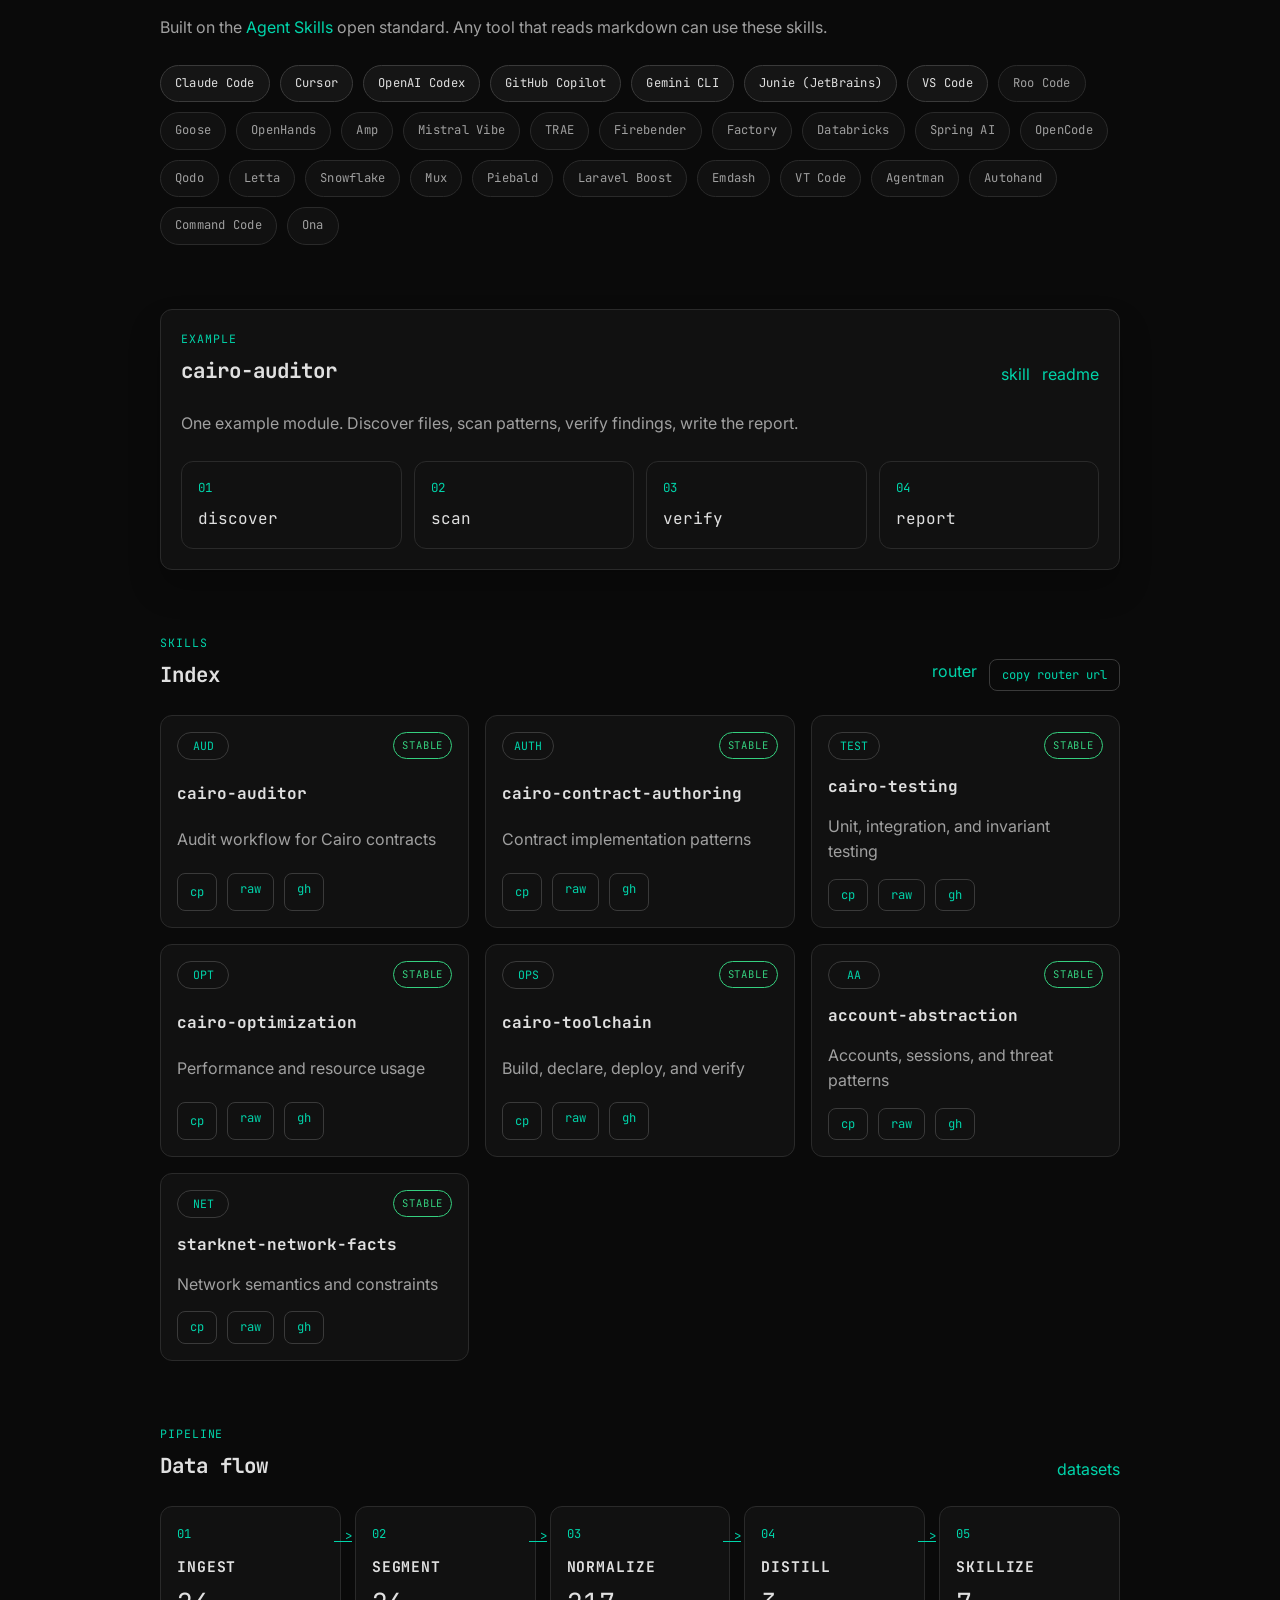
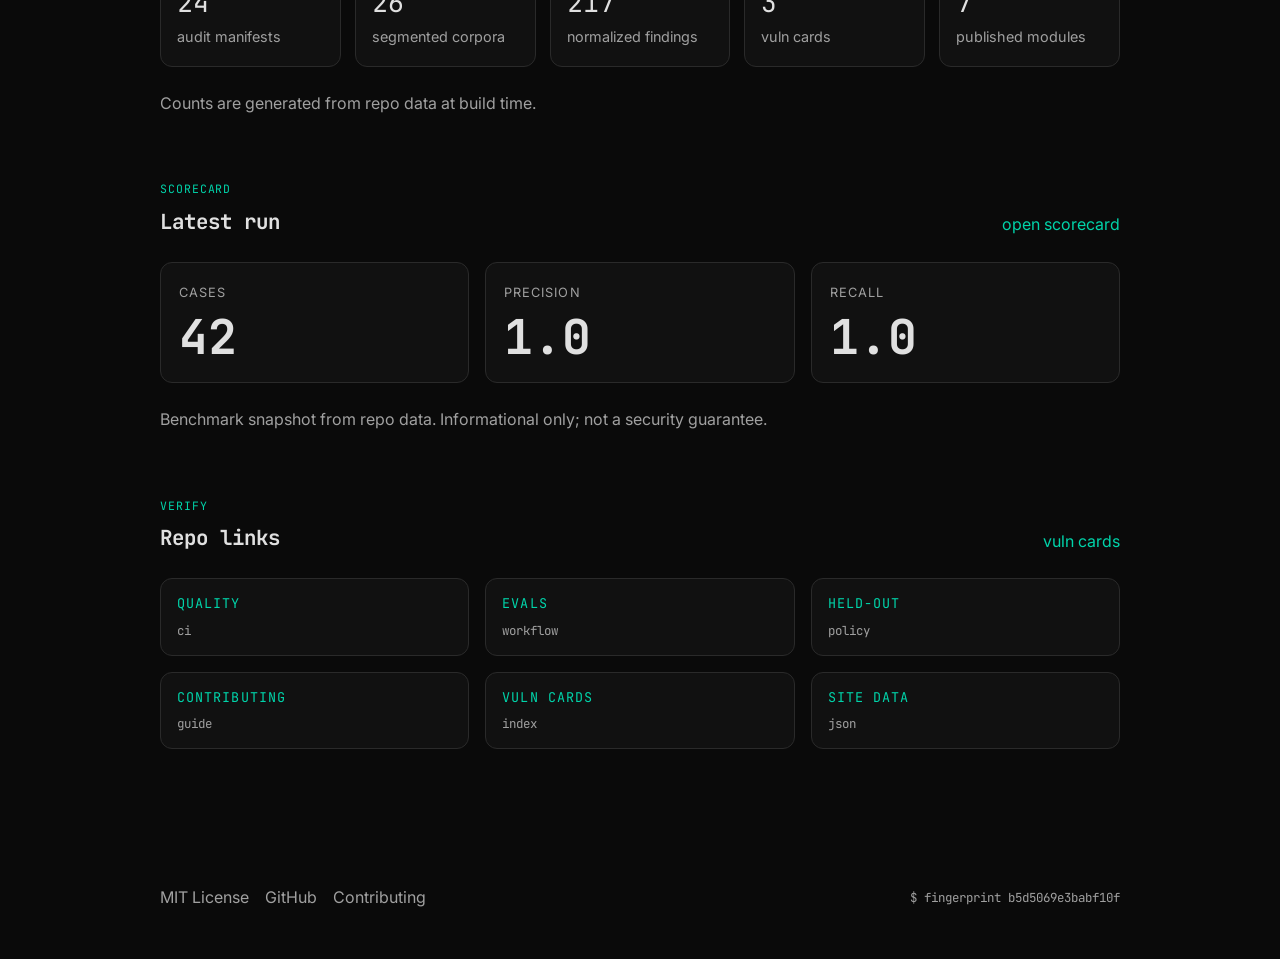
==== commit 6aa0ea4d: "Harden handoff rules and align docs metadata" ====
--- a/website/index.html
+++ b/website/index.html
@@ -26,8 +26,6 @@
   <header class="topbar">
     <a class="brand" href="#top">starkskills</a>
     <nav class="site-nav" aria-label="Primary navigation">
-      <a href="#try-it">try it</a>
-      <a href="#works-with">tools</a>
       <a href="#skills">skills</a>
       <a href="#data">pipeline</a>
       <a href="#scorecard">scorecard</a>
@@ -100,7 +98,7 @@
         <a href="https://agentskills.io" target="_blank" rel="noreferrer">Agent Skills standard</a>
       </div>
       <p class="section-copy">Built on the <a href="https://agentskills.io">Agent Skills</a> open standard. Any tool that reads markdown can use these skills.</p>
-      <div class="tools-grid">
+      <div class="tools-grid" aria-label="Compatible AI tools">
         <span class="tool-pill tool-pill--primary">Claude Code</span>
         <span class="tool-pill tool-pill--primary">Cursor</span>
         <span class="tool-pill tool-pill--primary">OpenAI Codex</span>
@@ -133,7 +131,6 @@
         <span class="tool-pill">Ona</span>
       </div>
     </section>
-
     <section class="section section-card reveal" id="showcase">
       <div class="section-head">
         <div>
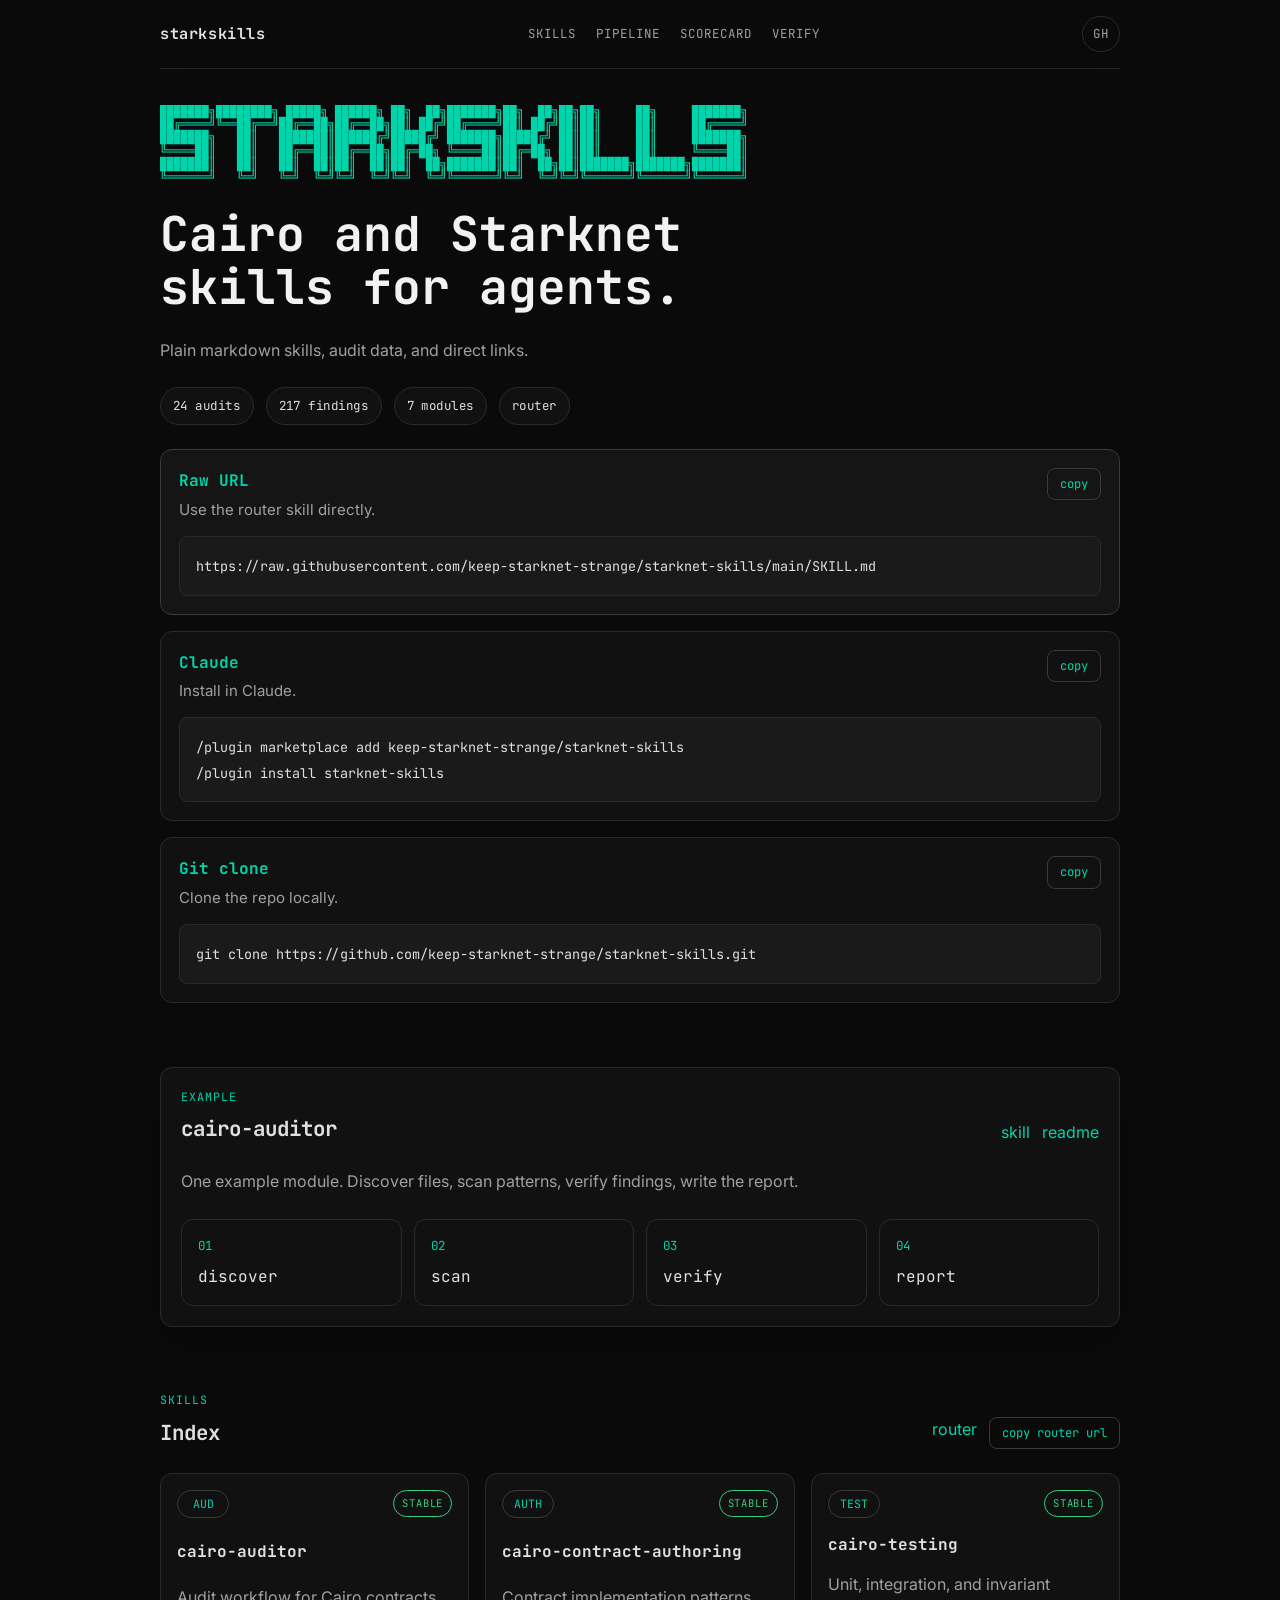
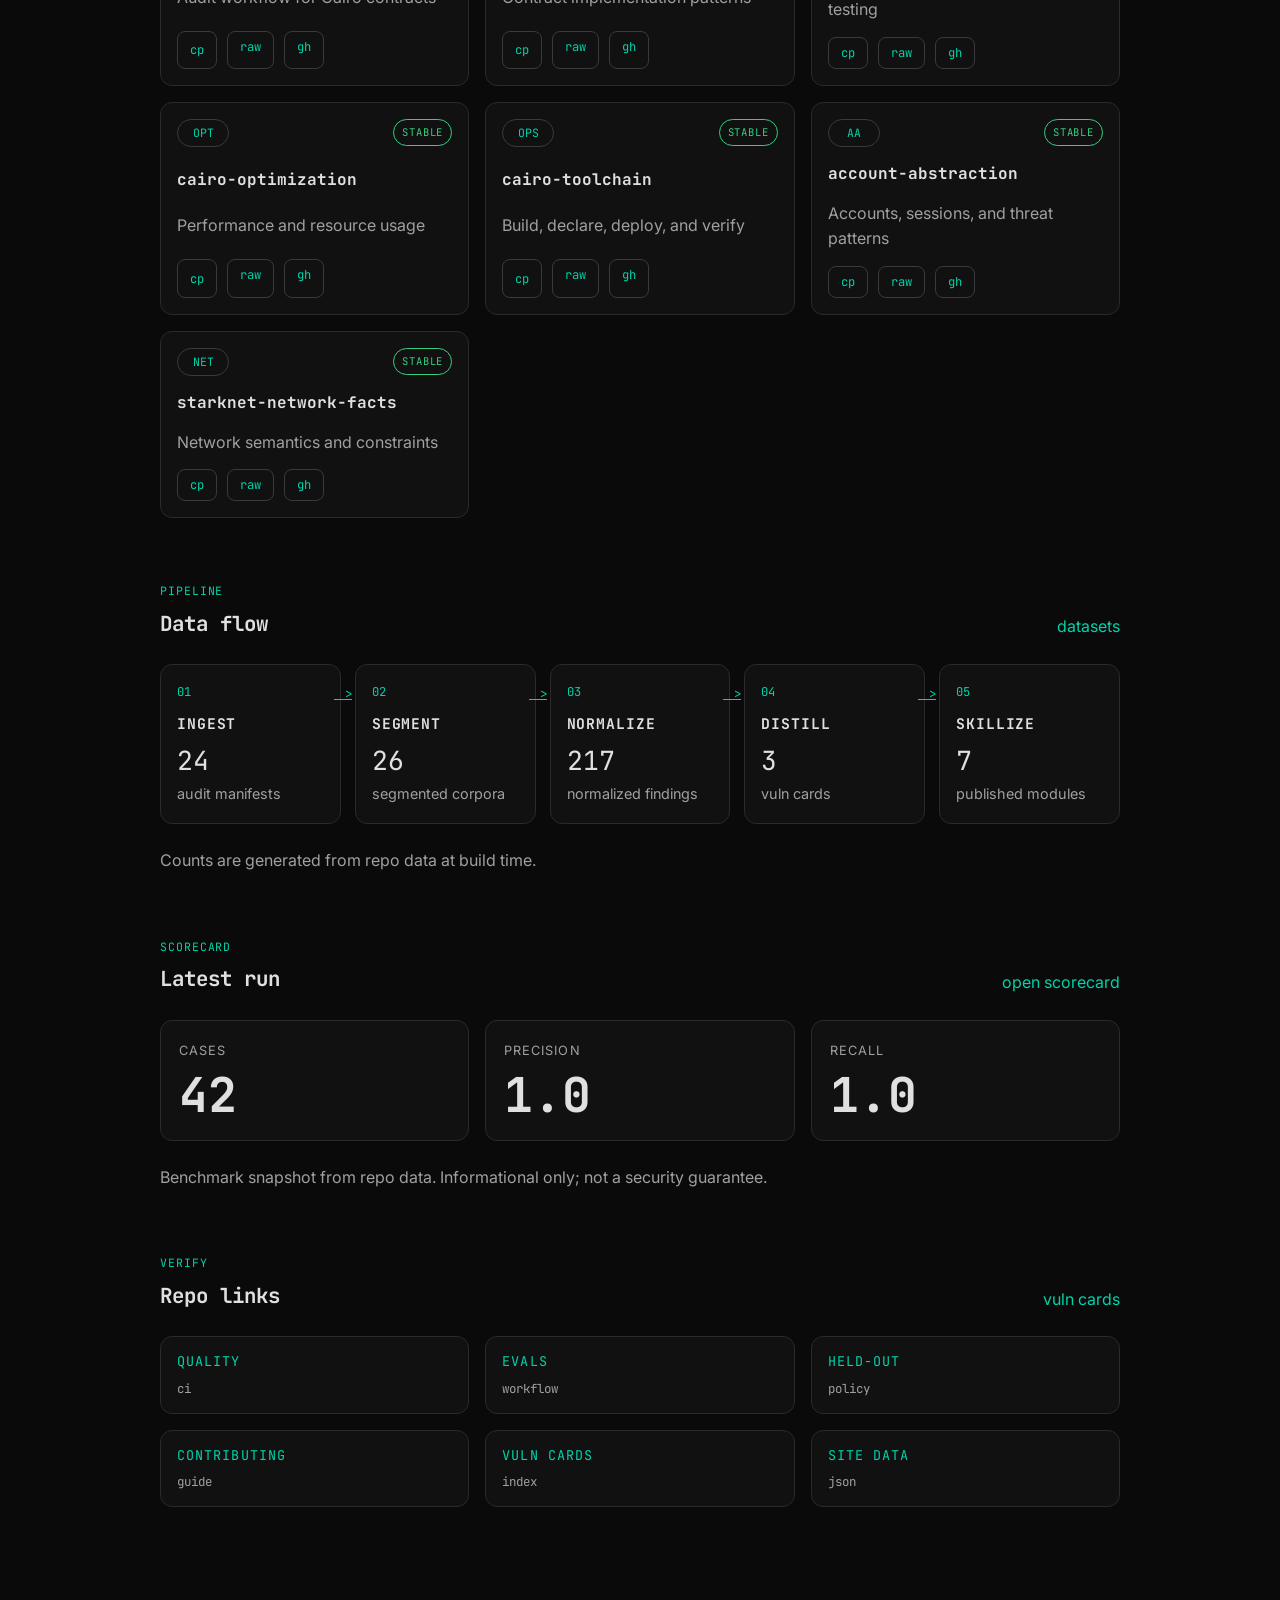
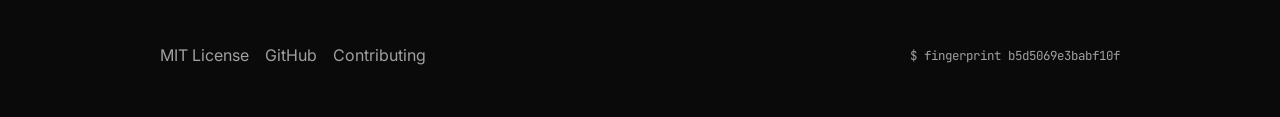
==== commit 62cafa71: "Regenerate website snapshot" ====
--- a/website/index.html
+++ b/website/index.html
@@ -61,76 +61,6 @@
       </div>
     </section>
 
-    <section class="section section-card reveal" id="try-it">
-      <div class="section-head">
-        <div>
-          <p class="section-kicker">Get started</p>
-          <h2>Try it</h2>
-        </div>
-      </div>
-      <p class="section-copy">After installing, paste any of these into your agent's chat:</p>
-      <div class="prompt-grid">
-        <article class="prompt-card reveal">
-          <p class="prompt-label">audit</p>
-          <pre><code>Audit src/vault.cairo for security issues using cairo-auditor</code></pre>
-        </article>
-        <article class="prompt-card reveal">
-          <p class="prompt-label">write</p>
-          <pre><code>Write an upgradeable ERC721 with Ownable using cairo-contract-authoring</code></pre>
-        </article>
-        <article class="prompt-card reveal">
-          <p class="prompt-label">test</p>
-          <pre><code>Add unit and fuzz tests for src/vault.cairo using cairo-testing</code></pre>
-        </article>
-        <article class="prompt-card reveal">
-          <p class="prompt-label">optimize</p>
-          <pre><code>Profile and optimize the transfer function using cairo-optimization</code></pre>
-        </article>
-      </div>
-    </section>
-
-    <section class="section reveal" id="works-with">
-      <div class="section-head">
-        <div>
-          <p class="section-kicker">Ecosystem</p>
-          <h2>Works with 30+ tools</h2>
-        </div>
-        <a href="https://agentskills.io" target="_blank" rel="noreferrer">Agent Skills standard</a>
-      </div>
-      <p class="section-copy">Built on the <a href="https://agentskills.io">Agent Skills</a> open standard. Any tool that reads markdown can use these skills.</p>
-      <div class="tools-grid" aria-label="Compatible AI tools">
-        <span class="tool-pill tool-pill--primary">Claude Code</span>
-        <span class="tool-pill tool-pill--primary">Cursor</span>
-        <span class="tool-pill tool-pill--primary">OpenAI Codex</span>
-        <span class="tool-pill tool-pill--primary">GitHub Copilot</span>
-        <span class="tool-pill tool-pill--primary">Gemini CLI</span>
-        <span class="tool-pill tool-pill--primary">Junie (JetBrains)</span>
-        <span class="tool-pill tool-pill--primary">VS Code</span>
-        <span class="tool-pill">Roo Code</span>
-        <span class="tool-pill">Goose</span>
-        <span class="tool-pill">OpenHands</span>
-        <span class="tool-pill">Amp</span>
-        <span class="tool-pill">Mistral Vibe</span>
-        <span class="tool-pill">TRAE</span>
-        <span class="tool-pill">Firebender</span>
-        <span class="tool-pill">Factory</span>
-        <span class="tool-pill">Databricks</span>
-        <span class="tool-pill">Spring AI</span>
-        <span class="tool-pill">OpenCode</span>
-        <span class="tool-pill">Qodo</span>
-        <span class="tool-pill">Letta</span>
-        <span class="tool-pill">Snowflake</span>
-        <span class="tool-pill">Mux</span>
-        <span class="tool-pill">Piebald</span>
-        <span class="tool-pill">Laravel Boost</span>
-        <span class="tool-pill">Emdash</span>
-        <span class="tool-pill">VT Code</span>
-        <span class="tool-pill">Agentman</span>
-        <span class="tool-pill">Autohand</span>
-        <span class="tool-pill">Command Code</span>
-        <span class="tool-pill">Ona</span>
-      </div>
-    </section>
     <section class="section section-card reveal" id="showcase">
       <div class="section-head">
         <div>
